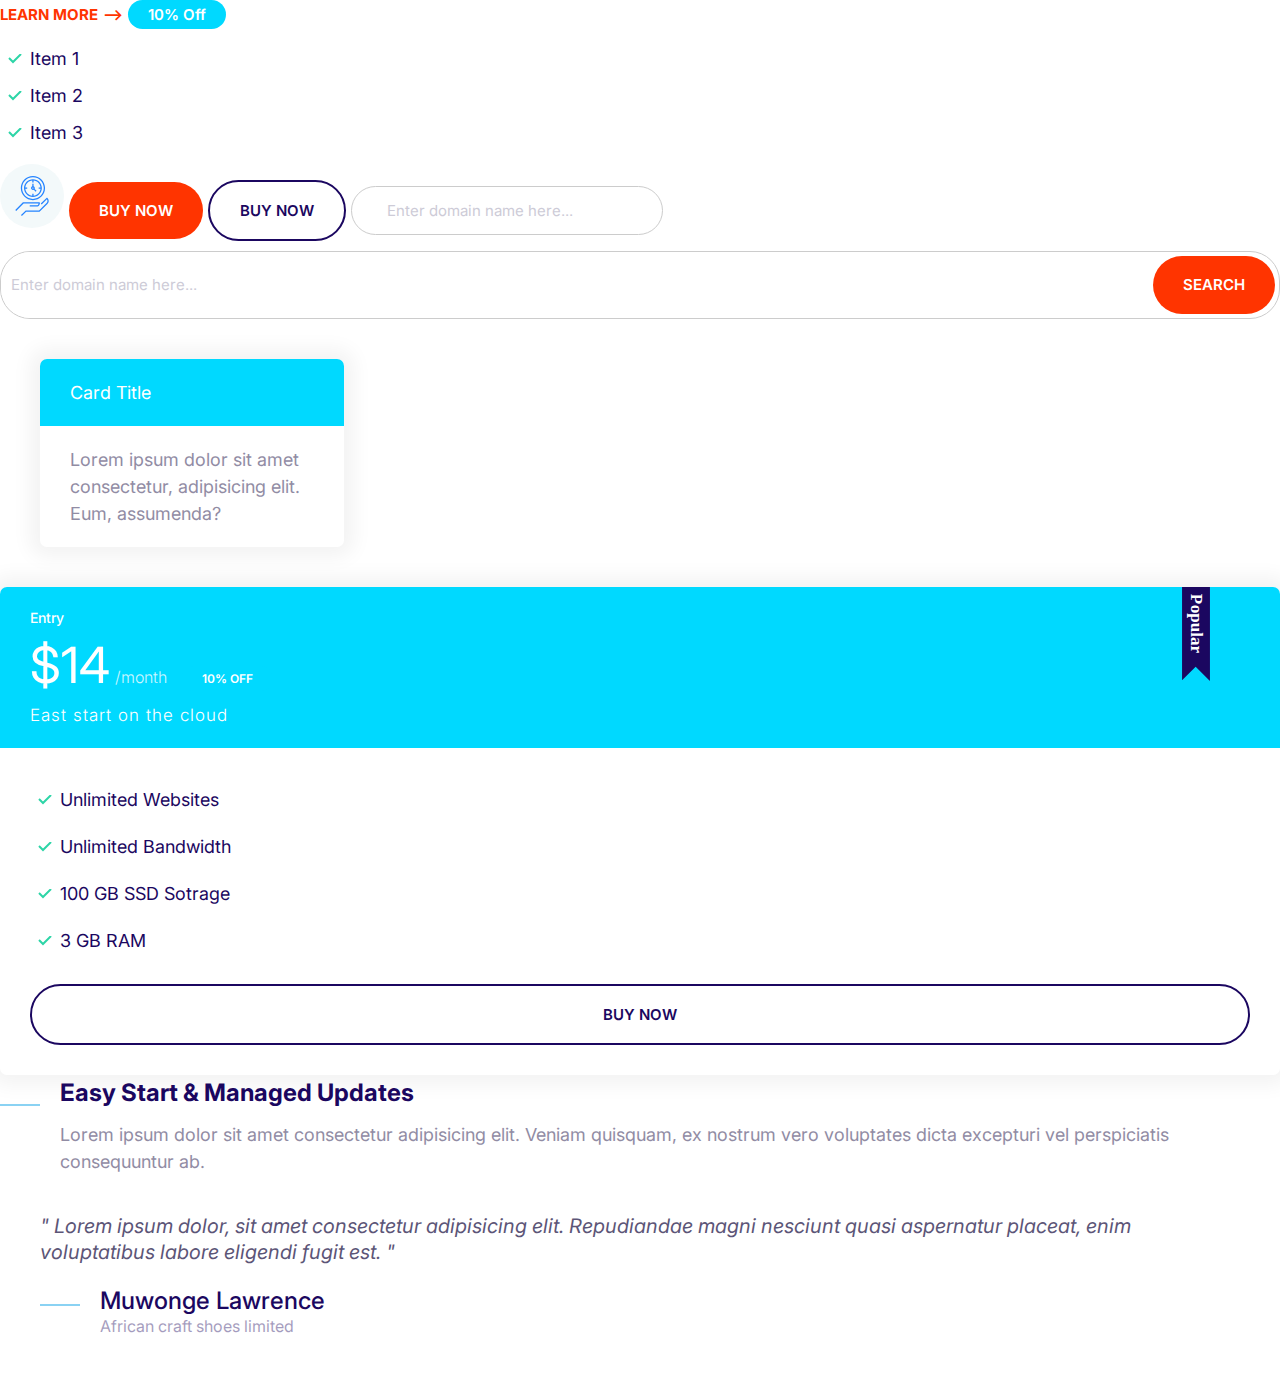
==== index.html @ 653f41ac "Intializing the project and creating some reusable components" ====
<!DOCTYPE html>
<html lang="en">
<head>
    <meta charset="UTF-8">
    <meta http-equiv="X-UA-Compatible" content="IE=edge">
    <meta name="viewport" content="width=device-width, initial-scale=1.0">
    <title>Moshified</title>

    <link rel="preconnect" href="https://fonts.gstatic.com" />
    <link
      href="https://fonts.googleapis.com/css2?family=Inter:wght@400;700&display=swap"
      rel="stylesheet"
    />

    <link rel="stylesheet" href="css/normalize.css">
    <link rel="stylesheet" href="css/styles.css">
</head>
<body>
   <a href="#" class = "link-arrow">Learn More</a>
   <span class="badge badge--secondary">10% Off</span>

   <ul class="list list--tick">
    <li class="list__item">Item 1</li>
    <li class="list__item">Item 2</li>
    <li class="list__item">Item 3</li>
  </ul>

  
  <span class="icon-container">
    <svg class="icon icon--primary">
      <use xlink:href="images/sprite.svg#clock"></use>
  </svg>
</span>

<button class = "btn btn--accent">Buy Now</button>
<button class="btn btn--outline">Buy Now</button>

<input type="text" class="input" placeholder="Enter domain name here..." />


<div class="input-group">
  <input type="text" class="input" placeholder="Enter domain name here..." />
  <button class="btn btn--accent">Search</button>
</div>

<div style="width: 30%; padding: 4rem">
  <div class="card card--secondary">
    <header class="card__header">Card Title</header>
    <div class="card__body">
      Lorem ipsum dolor sit amet consectetur, adipisicing elit. Eum, assumenda?
    </div>
  </div>
</div>

<div class="plan plan--popular">
  <div class="card card--secondary">
    <header class="card__header">
      <h3 class="plan__name">Entry</h3>
      <span class="plan__price">$14</span>
      <span class="plan__billing-cycle">/month</span>
      <span class="badge badge--secondary badge--small">10% OFF</span>
      <span class="plan__description">East start on the cloud</span>
    </header>
    <div class="card__body">
      <ul class="list list--tick">
        <li class="list__item">Unlimited Websites</li>
        <li class="list__item">Unlimited Bandwidth</li>
        <li class="list__item">100 GB SSD Sotrage</li>
        <li class="list__item">3 GB RAM</li>
      </ul>
      <button class="btn btn--outline btn--block">Buy Now</button>
    </div>
  </div>
</div>


<div class="media">
  <div class="media__image">
    <svg class="icon icon--primary">
      <use xlink:href="images/sprite.svg#line"></use>
    </svg>
  </div>
  <div class="media__body">
    <h3 class="media__title">Easy Start & Managed Updates</h3>
    <p>
      Lorem ipsum dolor sit amet consectetur adipisicing elit. Veniam quisquam,
      ex nostrum vero voluptates dicta excepturi vel perspiciatis consequuntur
      ab.
    </p>
  </div>
</div>

<blockquote class = "quote">
  <p class = "quote__text">
    Lorem ipsum dolor, sit amet consectetur adipisicing elit. Repudiandae magni nesciunt quasi 
    aspernatur placeat, enim voluptatibus labore eligendi fugit est.
  </p>
  <footer>
    <div class="media">
      <div class="media__image">
        <svg class="icon icon--primary quote__line">
          <use xlink:href="images/sprite.svg#line"></use>
        </svg>
      </div>
      <div class="media__body">
        <h3 class="media__title quote__author">Muwonge Lawrence</h3>
        <p class = "quote__organization">
          African craft shoes limited
        </p>
      </div>
    </div>
  </footer>
</blockquote>

</body>
</html>
---- css/styles.css ----
:root {
    --color-primary: #2584ff;
    --color-secondary: #00d9ff;
    --color-accent: #ff3400;
    --color-headings: #1b0760;
    --color-body: #918ca4;
    --color-body-darker:#5c5577;
    --color-border: #ccc;
    --border-radius:30px;
  }

  *,
*::after,
*::before {
  box-sizing: border-box;
}

  /* Typograpy */
  html {
    /* 62.5% of 16px = 10px */
    font-size: 62.5%;
  }
  
  body {
    font-family: Inter, Arial, Helvetica, sans-serif;
    font-size: 2.4rem;
    line-height: 1.5;
    color: var(--color-body);
  }
  
  h1,
  h2,
  h3 {
    color: var(--color-headings);
    margin-bottom: 1rem;
  }
  
  h1 {
    font-size: 7rem;
  }
  
  h2 {
    font-size: 4rem;
  }
  
  h3 {
    font-size: 3rem;
  }
  
  p {
    margin-top: 0;
  }
 

  /* links */
  a {
    text-decoration: none;
  }
  
  .link-arrow {
    color: var(--color-accent);
    text-transform: uppercase;
    font-size: 2rem;
    font-weight: bold;
  }
  
  .link-arrow::after {
    content: "-->";
    margin-left: 5px;
    transition: margin 0.15s;
  }
  
  .link-arrow:hover::after {
    margin-left: 10px;
  }

  /* bagdes */
  .badge {
    border-radius: 20px;
    font-size: 2rem;
    font-weight: 600;
    padding: 0.5rem 2rem;
    white-space: nowrap;
  }
  
  .badge--primary {
    background: var(--color-primary);
    color: #fff;
  }
  
  .badge--secondary {
    background: var(--color-secondary);
    color: #fff;
  }
  
  .badge--small {
    font-size: 1.6rem;
  }


  /* lists */
  .list {
    list-style: none;
    padding-left: 0;
    color: var(--color-headings);
  }
  
  .list--inline .list__item {
    display: inline-block;
    margin-right: 2rem;
  }
  
  .list--tick {
    list-style-image: url(../images/tick.svg);
    padding-left: 3rem;
  }
  
  .list--tick .list__item {
    padding-left: 0.5rem;
    margin-bottom: 1rem;
  }
  
  /* Icons */
  .icon {
    width: 40px;
    height: 40px;
  }
  
  .icon--primary {
    fill: var(--color-primary);
  }
  
  .icon-container {
    background: #f3f9fa;
    width: 64px;
    height: 64px;
    border-radius: 100%;
    display: inline-flex;
    justify-content: center;
    align-items: center;
  }


  /* buttons */
  .btn {
    border-radius: 40px;
    border: 0;
    cursor: pointer;
    font-size: 1.8rem;
    font-weight: 600;
    margin: 1rem 0;
    padding: 2rem 3rem;
    text-align: center;
    text-transform: uppercase;
    white-space: nowrap;
  }
  
  .btn--primary {
    background: var(--color-primary);
    color: #fff;
  }
  
  .btn--primary:hover {
    background: #3a8ffd;
  }
  
  .btn--secondary {
    background: var(--color-secondary);
    color: #fff;
  }
  
  .btn--secondary:hover {
    background: #05cdf0;
  }
  
  .btn--accent {
    background: var(--color-accent);
    color: #fff;
  }
  
  .btn--accent:hover {
    background: #ec3000;
  }
  
  .btn--outline {
    background: #fff;
    color: var(--color-headings);
    border: 2px solid var(--color-headings);
  }
  
  .btn--outline:hover {
    background: var(--color-headings);
    color: #fff;
  }
  
  .btn--block {
    width: 100%;
    display: inline-block;
  }

  /* inputs */
  .input {
    border-radius: var(--border-radius);
    border: 1px solid var(--color-border);
    color: var(--color-headings);
    font-size: 2rem;
    outline: 0;
    padding: 1.5rem 3.5rem;
  }
  
  ::placeholder {
    color: #cdcbd7;
  }
  
  @media screen and (min-width: 1024px) {
    .input {
      font-size: 1.5rem;
    }
  }

  /* input group */

  .input-group {
    border: 1px solid var(--color-border);
    border-radius: var(--border-radius);
    display: flex;
  }
  
  .input-group .input {
    border: 0;
    flex-grow: 1;
    padding: 1.5rem 1rem;
  }
  
  .input-group .btn {
    margin: 4px;
  }


/* Cards */
.card {
  border-radius: 7px;
  box-shadow: 0 0 20px 10px #f3f3f3;
  overflow: hidden;
}

.card__header,
.card__body {
  padding: 2rem 3rem;
}

.card--primary .card__header {
  background: var(--color-primary);
  color: #fff;
}

.card--secondary .card__header {
  background: var(--color-secondary);
  color: #fff;
}

/* plans */
.plan__name {
  color: #fff;
  margin: 0;
  font-weight: 500;
  font-size: 2.4rem;
}

.plan__price {
  font-size: 6rem;
}

.plan__billing-cycle {
  font-size: 2.4rem;
  font-weight: 300;
  opacity: 0.8;
  margin-right: 1rem;
}

.plan__description {
  font-size: 2rem;
  font-weight: 300;
  letter-spacing: 1px;
  display: block;
}

.plan .list__item {
  margin-bottom: 2rem;
}

.plan--popular .card__header {
  position: relative;
}

.plan--popular .card__header::before {
  content: url(../images/popular.svg);
  width: 40px;
  display: inline-block;
  position: absolute;
  top: -6px;
  right: 5%;
}


/* Media */
.media {
  display: flex;
}

.media__title {
  margin-top: 0;
}

.media__body {
  margin: 0 2rem;
}

.media__image {
  margin-top: 1rem;
}

/* quotes */
.quote{
  font-size: 3rem;
  font-style: italic;
  color: var(--color-body-darker);
  line-height: 1.3;
}

.quote__text::before {
  content: '"';

}

.quote__text::after {
  content: '"';

}
.quote__author {
  font-size: 3rem;
  font-weight: 500;
  font-style: normal;
  margin-bottom: 0;
}

.quote__organization{
color:var(--color-headings);
opacity:.4;
font-size: 2rem;
font-style: normal;
}

.quote__line {
  position:relative;
  bottom: 10px;

}


/* Grids */
.grid {
  display: grid;
}

@media screen and (min-width: 768px) {
  .grid--1x2 {
    grid-template-columns: repeat(2, 1fr);
  }
}

@media screen and (min-width: 1024px) {
  .grid--1x3 {
    grid-template-columns: repeat(3, 1fr);
  }
}
  
 
 



/* media queries  or styling for larger screens */
/*  for links */
   @media screen and (min-width: 1024px) {
    .link-arrow {
      font-size: 1.5rem;
    }
  }
/* for badges */
  @media screen and (min-width: 1024px) {
    .badge {
      font-size: 1.5rem;
    }
  
    .badge--small {
      font-size: 1.2rem;
    }
  }

  /* for lists */
  @media screen and (min-width: 1024px) {
    .list--tick .list__item {
      padding-left: 0;
    }
  }

  /* for buttons */
  @media screen and (min-width: 1024px) {
    .btn {
      font-size: 1.5rem;
    }
  }

  @media screen and (min-width: 1024px) {
    body {
      font-size: 1.8rem;
    }
  
    h1 {
      font-size: 8rem;
    }
  
    h2 {
      font-size: 4rem;
    }
  
    h3 {
      font-size: 2.4rem;
    }
  }
  
  /* for plans */
  @media screen and (min-width: 1024px) {
    .plan__name {
      font-size: 1.4rem;
    }
  
    .plan__price {
      font-size: 5rem;
    }
  
    .plan__billing-cycle {
      font-size: 1.6rem;
    }
  
    .plan__description {
      font-size: 1.7rem;
    }
  }

  /* for quotes */
  @media screen and (min-width: 1024px) {
    .quote {
      font-size: 2rem;
    }

    .quote__author{
      font-size: 2.4rem;
    }

    .quote__organization{
      font-size: 1.6rem;
    }
  }
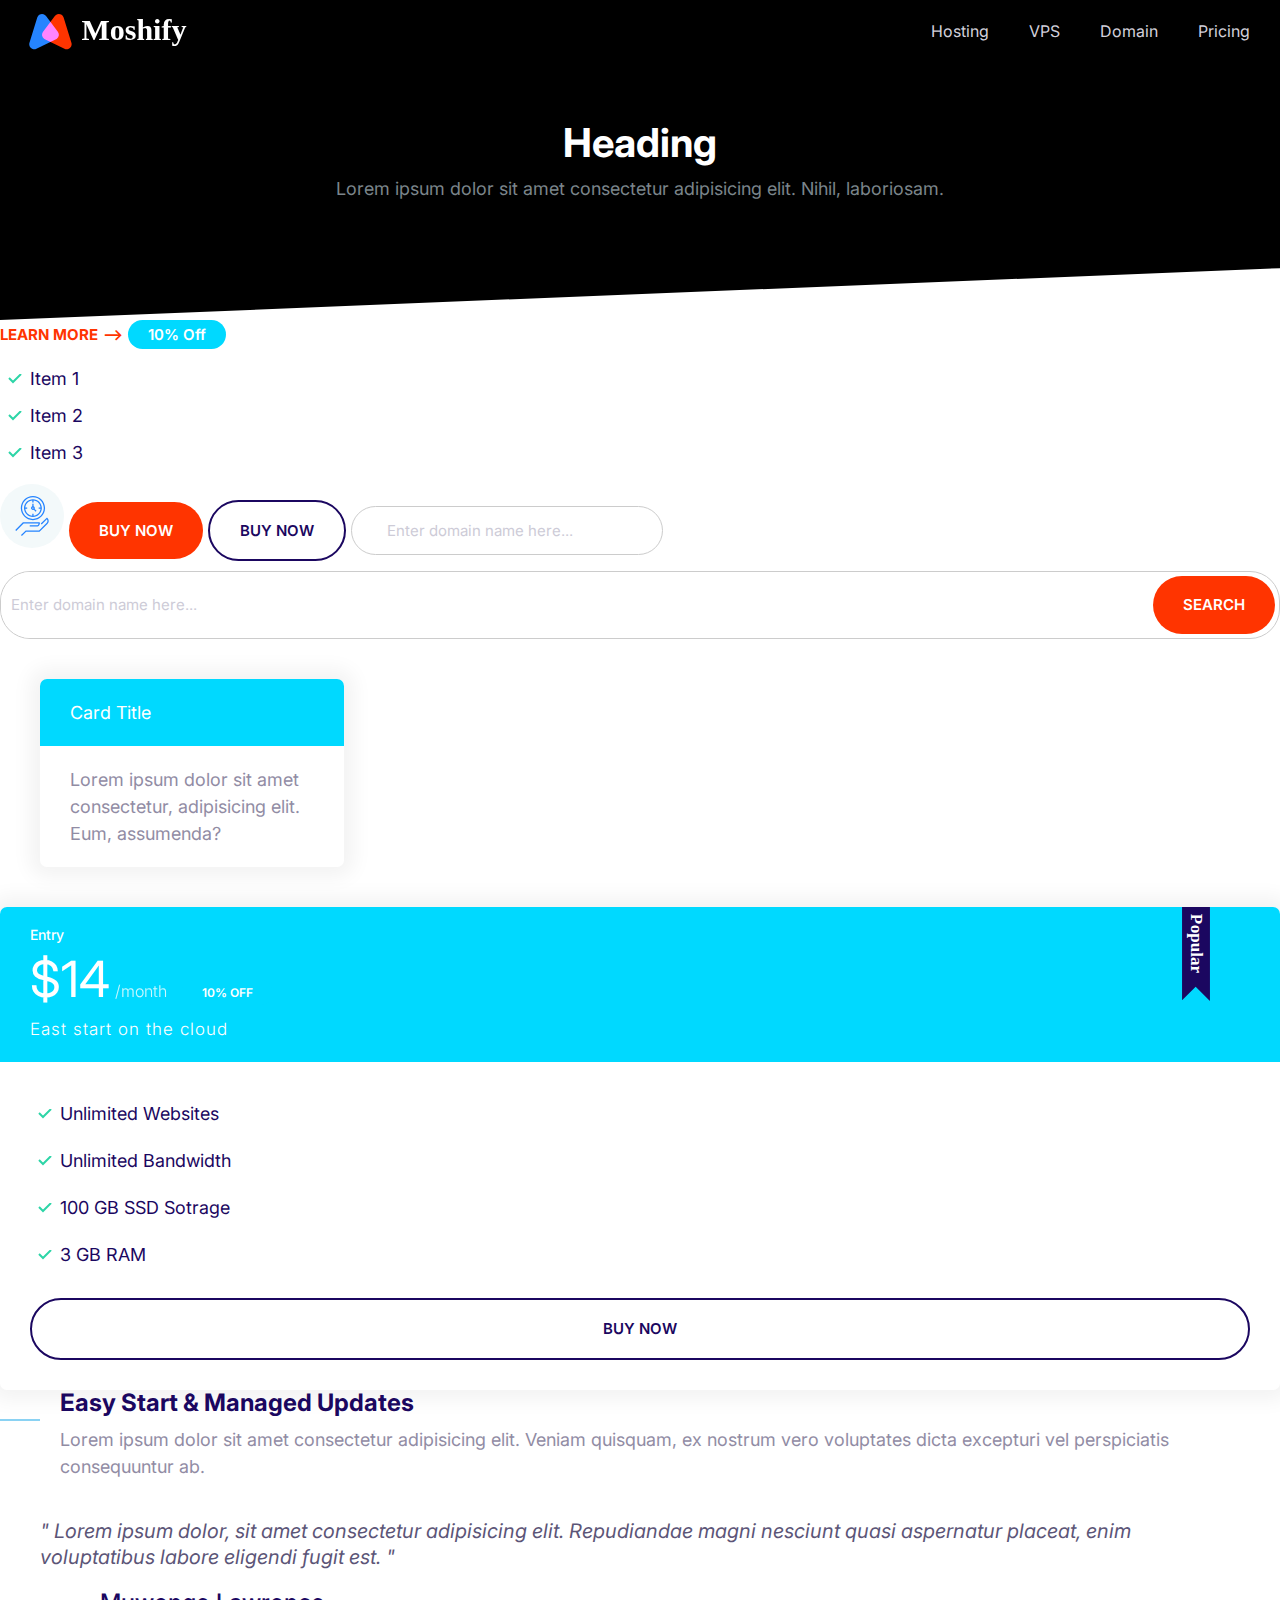
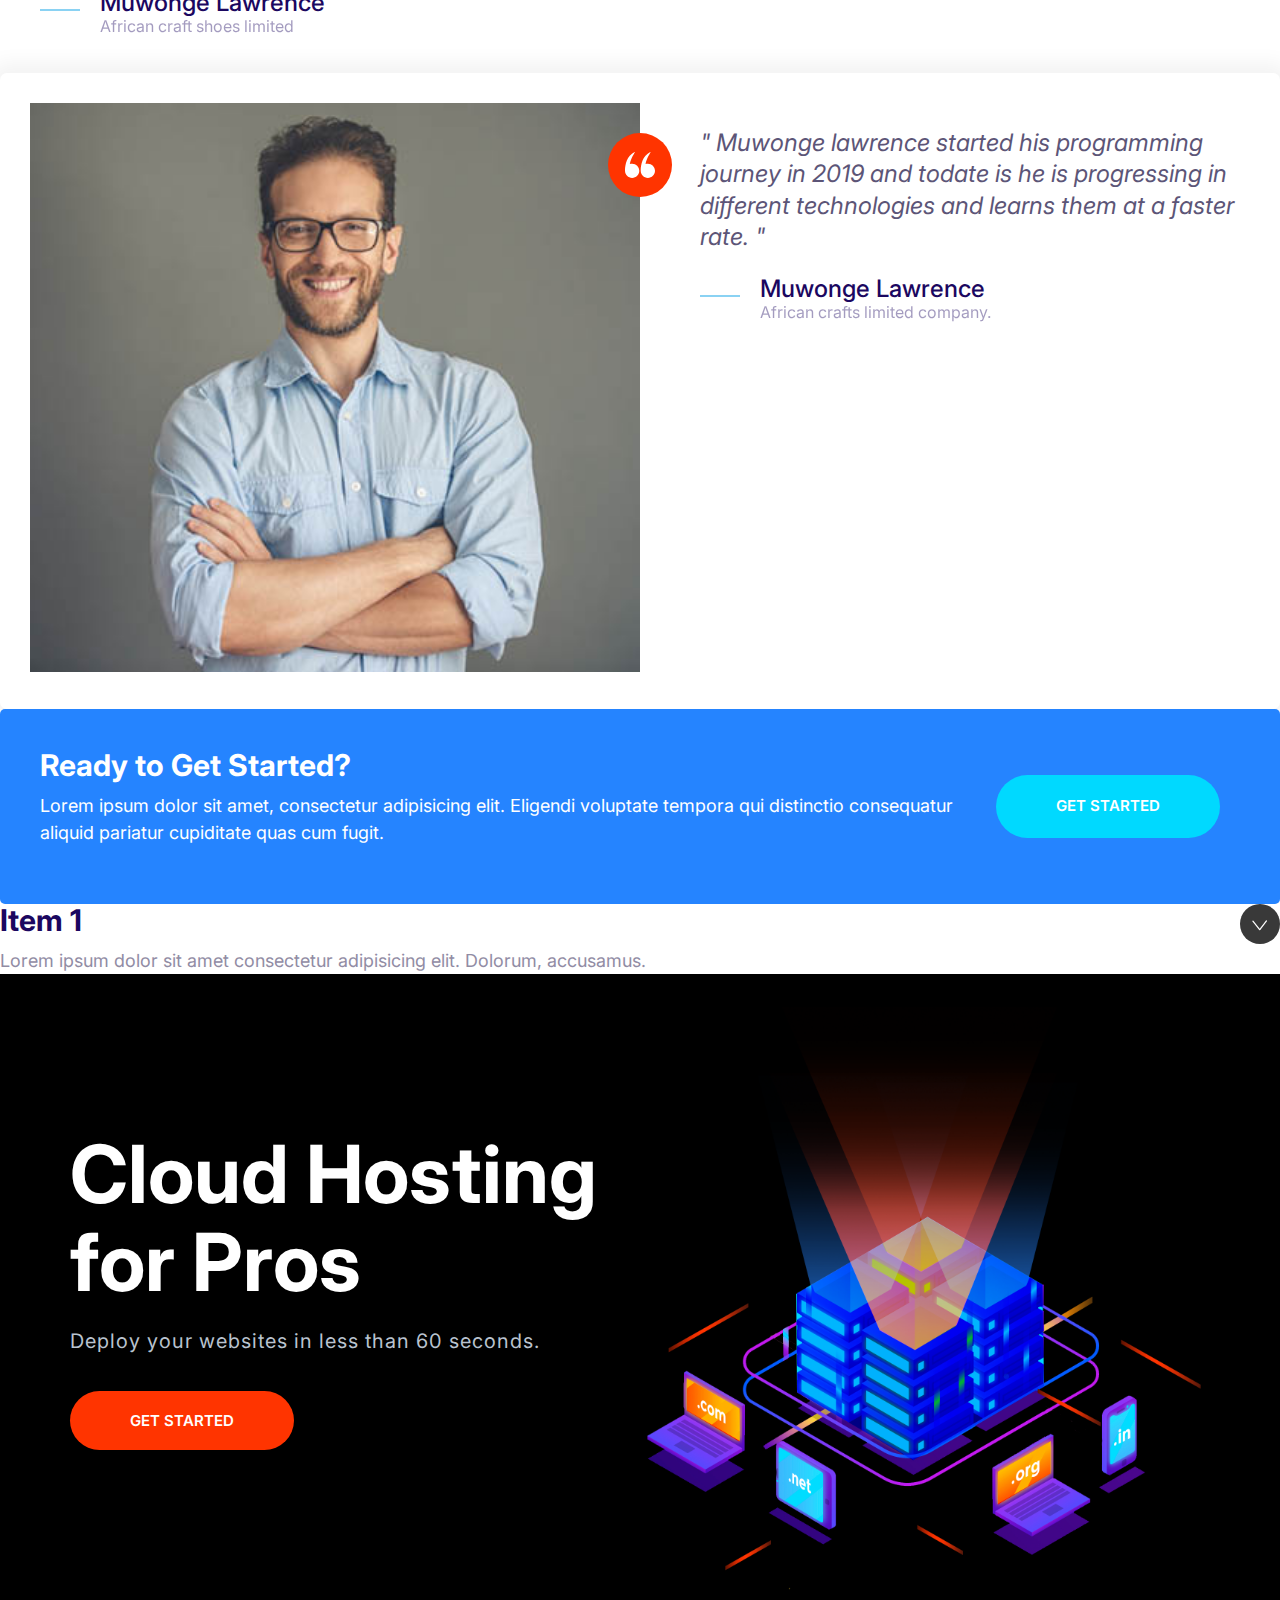
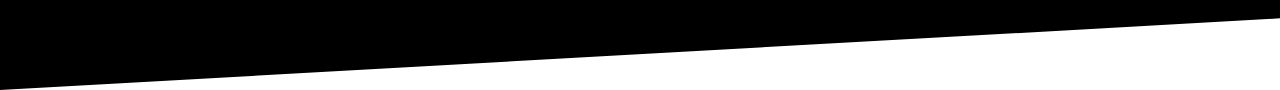
==== commit 18e5daf0: "Addition of other html components to the build" ====
--- a/index.html
+++ b/index.html
@@ -16,6 +16,33 @@
     <link rel="stylesheet" href="css/styles.css">
 </head>
 <body>
+
+
+  <nav class="nav collapsible">
+    <a class="nav__brand" href="/"><img src="images/logo.svg" alt="" /></a>
+    <svg class="icon icon--white nav__toggler">
+      <use xlink:href="images/sprite.svg#menu"></use>
+    </svg>
+    <ul class="list nav__list collapsible__content">
+      <li class="nav__item"><a href="#">Hosting</a></li>
+      <li class="nav__item"><a href="#">VPS</a></li>
+      <li class="nav__item"><a href="#">Domain</a></li>
+      <li class="nav__item"><a href="#">Pricing</a></li>
+    </ul>
+  </nav>
+
+
+  <section class="block block--dark block--skewed-left">
+    <header class="block__header">
+      <h2 class="block__heading">Heading</h2>
+      <p>
+        Lorem ipsum dolor sit amet consectetur adipisicing elit. Nihil,
+        laboriosam.
+      </p>
+    </header>
+  </section>
+
+
    <a href="#" class = "link-arrow">Learn More</a>
    <span class="badge badge--secondary">10% Off</span>
 
@@ -112,5 +139,85 @@
   </footer>
 </blockquote>
 
+<div class="card testimonial">
+  <div class="grid grid--1x2">
+    <div class="testimonial__image">
+      <img src="images/testimonial.jpg" alt="A happy, smiling customer" />
+      <span class="icon-container icon-container--accent">
+        <svg class="icon icon--white icon--small">
+          <use xlink:href="images/sprite.svg#quotes"></use>
+        </svg>
+      </span>
+    </div>
+
+    <blockquote class="quote">
+      <p class="quote__text">
+        Muwonge lawrence started his programming journey in 2019 and todate is 
+        he is progressing in different technologies and learns them at a faster rate.
+      </p>
+      <footer>
+        <div class="media">
+          <div class="media__image">
+            <svg class="icon icon--primary quote__line">
+              <use xlink:href="images/sprite.svg#line"></use>
+            </svg>
+          </div>
+          <div class="media__body">
+            <h3 class="media__title quote__author">Muwonge Lawrence</h3>
+            <p class="quote__organization">African crafts limited company.</p>
+          </div>
+        </div>
+      </footer>
+    </blockquote>
+
+  </div>
+</div>
+
+
+<div class="callout callout--primary">
+  <div class="grid grid--1x2">
+    <div class="callout__content">
+      <h2 class="callout__heading">Ready to Get Started?</h2>
+      <p>
+        Lorem ipsum dolor sit amet, consectetur adipisicing elit. Eligendi
+        voluptate tempora qui distinctio consequatur aliquid pariatur cupiditate
+        quas cum fugit.
+      </p>
+    </div>
+    <a href="#" class="btn btn--secondary btn--stretched">Get Started</a>
+  </div>
+</div>
+
+<div class="collapsible collapsible--expanded">
+  <header class="collapsible__header">
+    <h2 class="collapsible__heading">Item 1</h2>
+    <!-- <svg class="icon icon--white collapsible__chevron">
+      <use xlink:href="images/chevron.svg"></use>
+    </svg> -->
+    <embed src="images/chevron.svg" class="icon icon--white collapsible__chevron"/>
+  </header>
+  <div class="collapsible__content">
+    Lorem ipsum dolor sit amet consectetur adipisicing elit. Dolorum, accusamus.
+  </div>
+</div>
+
+
+<section class="block block--dark block--skewed-left hero">
+  <div class="container grid grid--1x2">
+    <header class="block__header hero__content">
+      <h1 class="block__heading">Cloud Hosting for Pros</h1>
+      <p class="hero__tagline">
+        Deploy your websites in less than 60 seconds.
+      </p>
+      <a href="" class="btn btn--accent btn--stretched">Get Started</a>
+    </header>
+    <img class="hero__image" src="images/banner.png" alt="" />
+  </div>
+</section>
+
+
+
+<script src="js/main.js"></script>
+
 </body>
 </html>--- a/css/styles.css
+++ b/css/styles.css
@@ -33,6 +33,7 @@
   h3 {
     color: var(--color-headings);
     margin-bottom: 1rem;
+    line-height: 1.1;
   }
   
   h1 {
@@ -125,9 +126,19 @@
     width: 40px;
     height: 40px;
   }
+
+
+.icon--small {
+  width: 30px;
+  height: 30px;
+}
   
   .icon--primary {
     fill: var(--color-primary);
+  }
+
+  .icon--white {
+    fill: #fff;
   }
   
   .icon-container {
@@ -138,6 +149,10 @@
     display: inline-flex;
     justify-content: center;
     align-items: center;
+  }
+
+  .icon-container--accent {
+    background: var(--color-accent);
   }
 
 
@@ -163,6 +178,11 @@
   .btn--primary:hover {
     background: #3a8ffd;
   }
+
+  .btn--stretched {
+    padding-left: 6rem;
+    padding-right: 6rem;
+  }
   
   .btn--secondary {
     background: var(--color-secondary);
@@ -374,6 +394,248 @@
     grid-template-columns: repeat(3, 1fr);
   }
 }
+
+
+/* Testimonials */
+.testimonial {
+  padding: 3rem;
+}
+
+.testimonial__image {
+  position: relative;
+  margin: 0 3rem;
+}
+
+.testimonial__image > img {
+  width: 100%;
+}
+
+.testimonial__image > .icon-container {
+  position: absolute;
+  top: 3rem;
+  right: -32px;
+}
+
+@media screen and (min-width: 768px) {
+  .testimonial__image {
+    margin: 0;
+  }
+
+  .testimonial .quote,
+  .testimonial .quote__author {
+    font-size: 2.4rem;
+  }
+
+  .testimonial .quote {
+    margin-left: 6rem;
+    margin-right: 0;
+  }
+}
+
+
+/* Callouts */
+.callout {
+  padding: 4rem;
+  border-radius: 5px;
+}
+
+.callout--primary {
+  background: var(--color-primary);
+  color: #fff;
+}
+
+.callout__heading {
+  color: #fff;
+  margin-top: 0;
+  font-size: 3rem;
+}
+
+.callout .btn {
+  justify-self: center;
+  align-self: center;
+}
+
+.callout__content {
+  text-align: center;
+}
+
+@media screen and (min-width: 768px) {
+  .callout .grid--1x2 {
+    grid-template-columns: 1fr auto;
+  }
+
+  .callout__content {
+    text-align: left;
+  }
+
+  .callout .btn {
+    justify-self: start;
+    margin: 0 2rem;
+  }
+}
+
+
+/* Collapsibles */
+.collapsible__header {
+  display: flex;
+  justify-content: space-between;
+}
+
+.collapsible__heading {
+  margin-top: 0;
+  font-size: 3rem;
+}
+
+.collapsible__chevron {
+  transform: rotate(-90deg);
+  transition: transform 0.3s;
+}
+
+.collapsible__content {
+  max-height: 0;
+  overflow: hidden;
+  opacity: 0;
+  transition: all 0.3s;
+}
+
+.collapsible--expanded .collapsible__chevron {
+  transform: rotate(0);
+}
+
+.collapsible--expanded .collapsible__content {
+  max-height: 100vh;
+  opacity: 1;
+}
+
+/* Blocks */
+.block {
+  --padding-vertical: 6rem;
+  padding: var(--padding-vertical) 2rem;
+}
+
+.block__header {
+  text-align: center;
+}
+
+.block__heading {
+  margin-top: 0;
+}
+
+.block--dark {
+  background: #000;
+  color: #7b858b;
+}
+
+.block--dark .block__heading {
+  color: #fff;
+}
+
+.block--skewed-right {
+  padding-bottom: calc(var(--padding-vertical) + 4rem);
+  clip-path: polygon(0% 0%, 100% 0%, 100% 100%, 0% 80%);
+}
+
+.block--skewed-left {
+  padding-bottom: calc(var(--padding-vertical) + 4rem);
+  clip-path: polygon(0% 0%, 100% 0%, 100% 80%, 0% 100%);
+}
+
+.container {
+  max-width: 1140px;
+  margin: 0 auto;
+}
+
+
+/* Navigation Bar */
+.nav {
+  background: #000;
+  display: flex;
+  justify-content: space-between;
+  flex-wrap: wrap;
+  padding: 0 1rem;
+  align-items: center;
+}
+
+.nav__list {
+  width: 100%;
+  margin: 0;
+}
+
+.nav__item {
+  padding: 0.5rem 2rem;
+  border-bottom: 1px solid #222;
+}
+
+.nav__item > a {
+  color: #d2d0db;
+  transition: color 0.3s;
+}
+
+.nav__item > a:hover {
+  color: #fff;
+}
+
+.nav__toggler {
+  opacity: 0.5;
+  transition: box-shadow 0.15s;
+  cursor: pointer;
+}
+
+.nav.collapsible--expanded .nav__toggler {
+  opacity: 1;
+  box-shadow: 0 0 0 3px #666;
+  border-radius: 5px;
+}
+
+.nav__brand {
+  transform: translateY(5px);
+}
+
+@media screen and (min-width: 768px) {
+  .nav__toggler {
+    display: none;
+  }
+
+  .nav__list {
+    width: auto;
+    display: flex;
+    font-size: 1.6rem;
+    max-height: 100%;
+    opacity: 1;
+  }
+
+  .nav__item {
+    border: 0;
+  }
+}
+
+
+/* Hero */
+.hero {
+  clip-path: polygon(0% 0%, 100% 0%, 100% 90%, 0% 100%);
+}
+
+.hero__tagline {
+  font-size: 2rem;
+  color: #b9c3cf;
+  letter-spacing: 1px;
+  margin: 2rem 0 5rem;
+}
+
+.hero__image {
+  width: 100%;
+}
+
+@media screen and (min-width: 768px) {
+  .hero {
+    padding-top: 0;
+  }
+
+  .hero__content {
+    text-align: left;
+    align-self: center;
+  }
+}
   
  
  
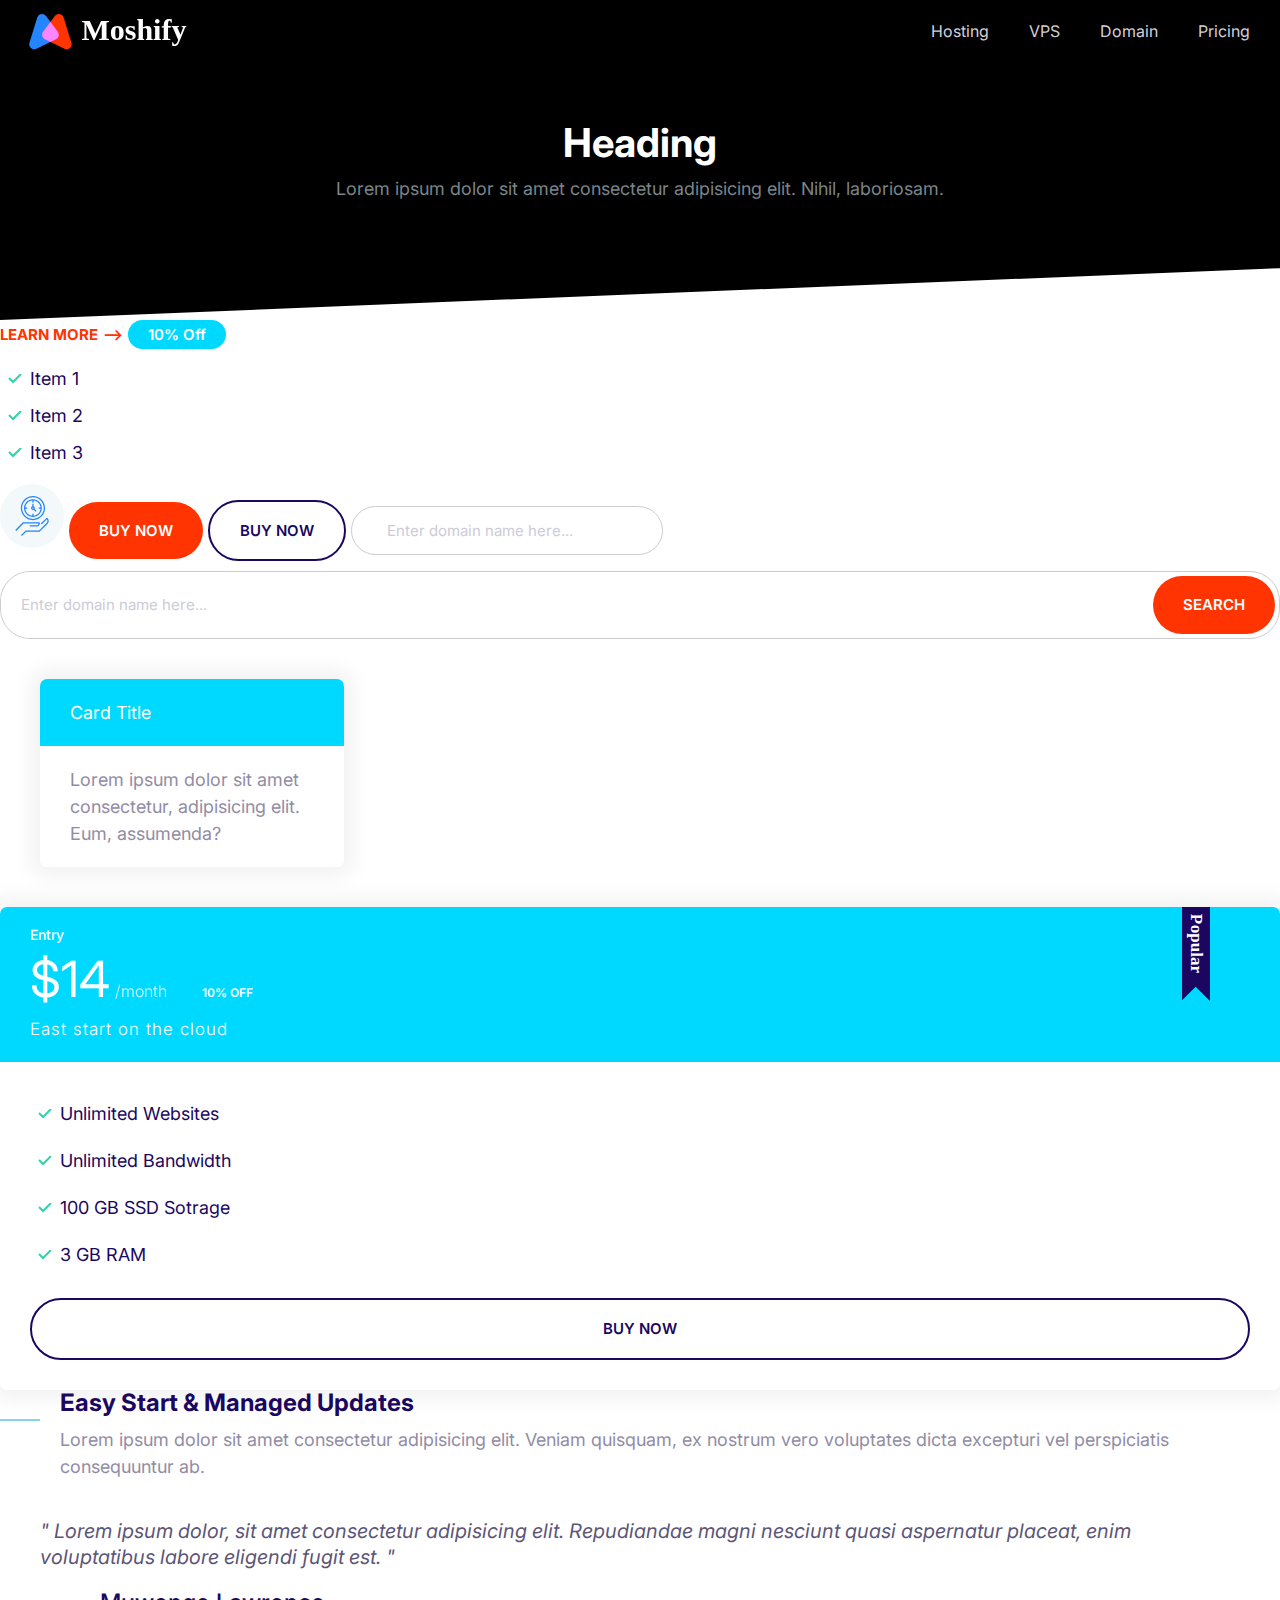
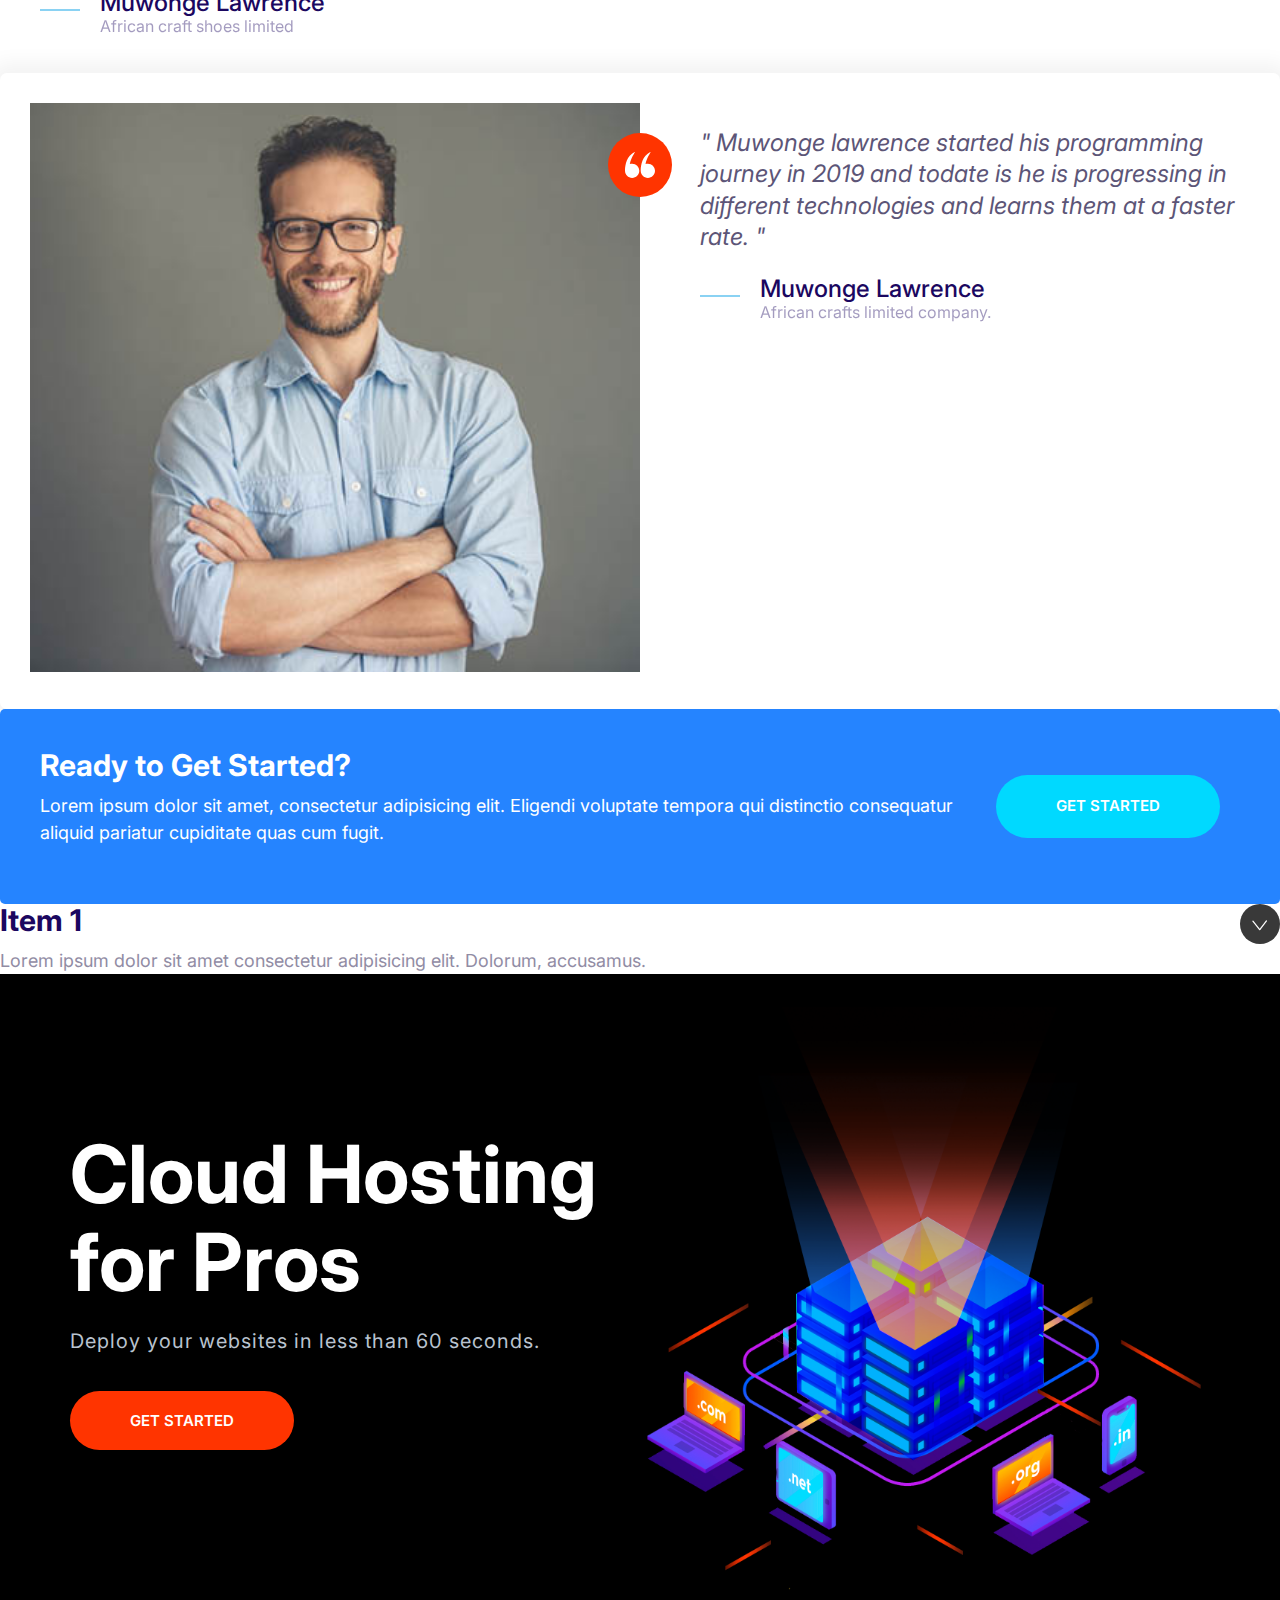
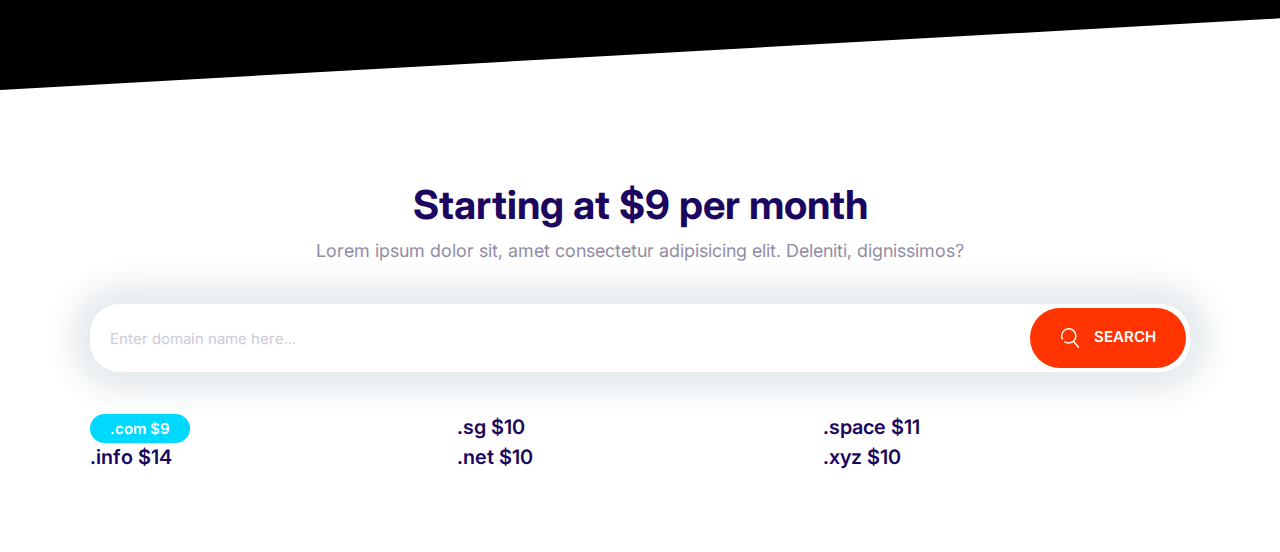
==== commit 02f23ca2: "addition of domains section" ====
--- a/index.html
+++ b/index.html
@@ -215,6 +215,35 @@
   </div>
 </section>
 
+<section class="block container block-domain">
+  <header class="block__header">
+    <h2>Starting  at $9 per month</h2>
+    <p>Lorem ipsum dolor sit, amet consectetur adipisicing elit. Deleniti, dignissimos?</p>
+  </header>
+
+  <div class="input-group">
+    <input type="text" class="input" placeholder="Enter domain name here..." />
+    <button class="btn btn--accent">
+
+      <svg class="icon icon--white">
+        <use xlink:href="images/sprite.svg#search"></use>
+      </svg>
+
+      Search
+    </button>
+  </div>
+
+  <ul class="list block-domain__prices">
+    <li><span class = "badge  badge--secondary">.com $9</span></li>
+    <li>.sg $10</li>
+    <li>.space $11</li>
+    <li>.info $14</li>
+    <li>.net $10</li>
+    <li>.xyz $10</li>
+  </ul>
+
+</section>
+
 
 
 <script src="js/main.js"></script>
--- a/css/styles.css
+++ b/css/styles.css
@@ -169,6 +169,13 @@
     text-transform: uppercase;
     white-space: nowrap;
   }
+
+  .btn .icon {
+    width:2rem;
+    height: 2rem;
+    margin-right: 1rem;
+    vertical-align: middle;
+  }
   
   .btn--primary {
     background: var(--color-primary);
@@ -249,7 +256,7 @@
   .input-group .input {
     border: 0;
     flex-grow: 1;
-    padding: 1.5rem 1rem;
+    padding: 1.5rem 2rem;
   }
   
   .input-group .btn {
@@ -637,8 +644,22 @@
   }
 }
   
+
+/* Domain Block */
+.block-domain .input-group {
+   box-shadow: 0 0 30px 20px #e6ebee;
+   border:0;
+   margin: 4rem 0;
+
+}
  
- 
+ .block-domain__prices{
+    display:grid;
+    grid-template-columns: repeat(3 ,1fr);
+    grid-template-rows: repeat(2 ,1fr);
+    font-size: 2rem;
+    font-weight: 600;
+ }
 
 
 
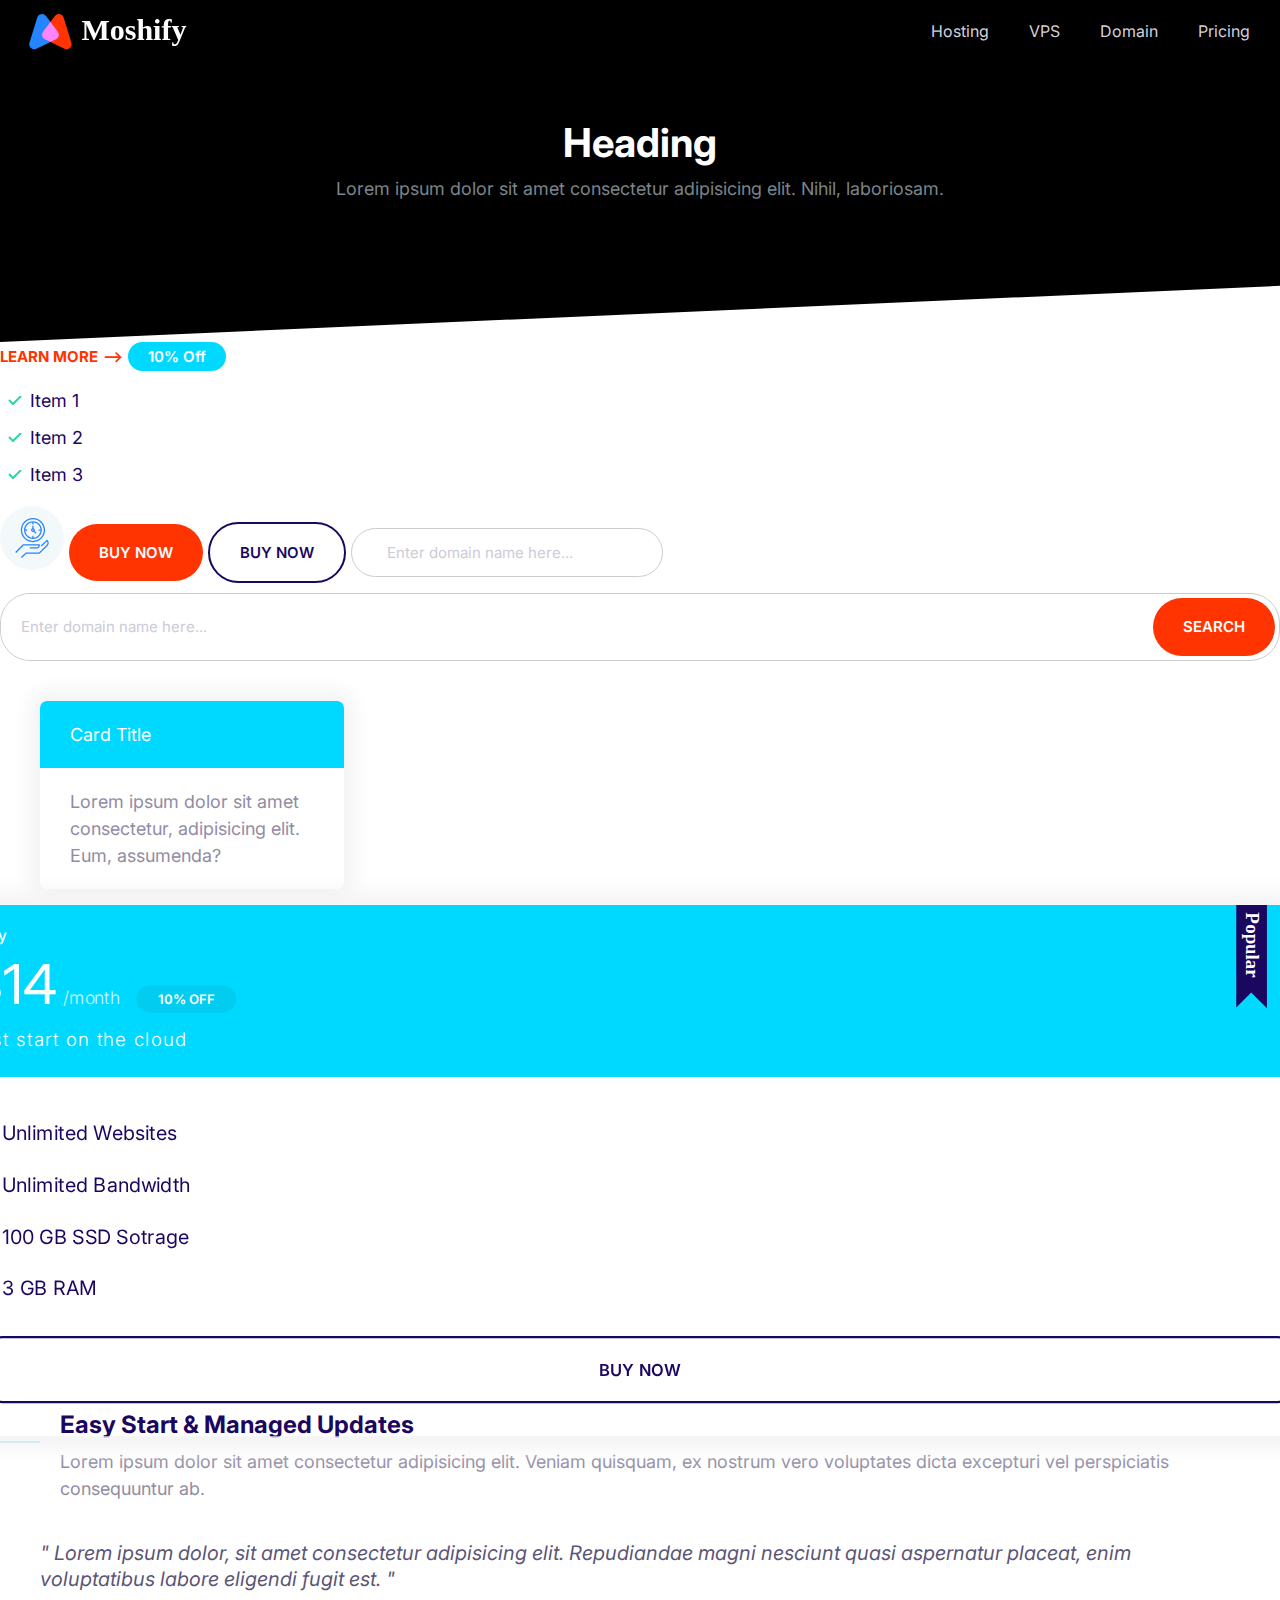
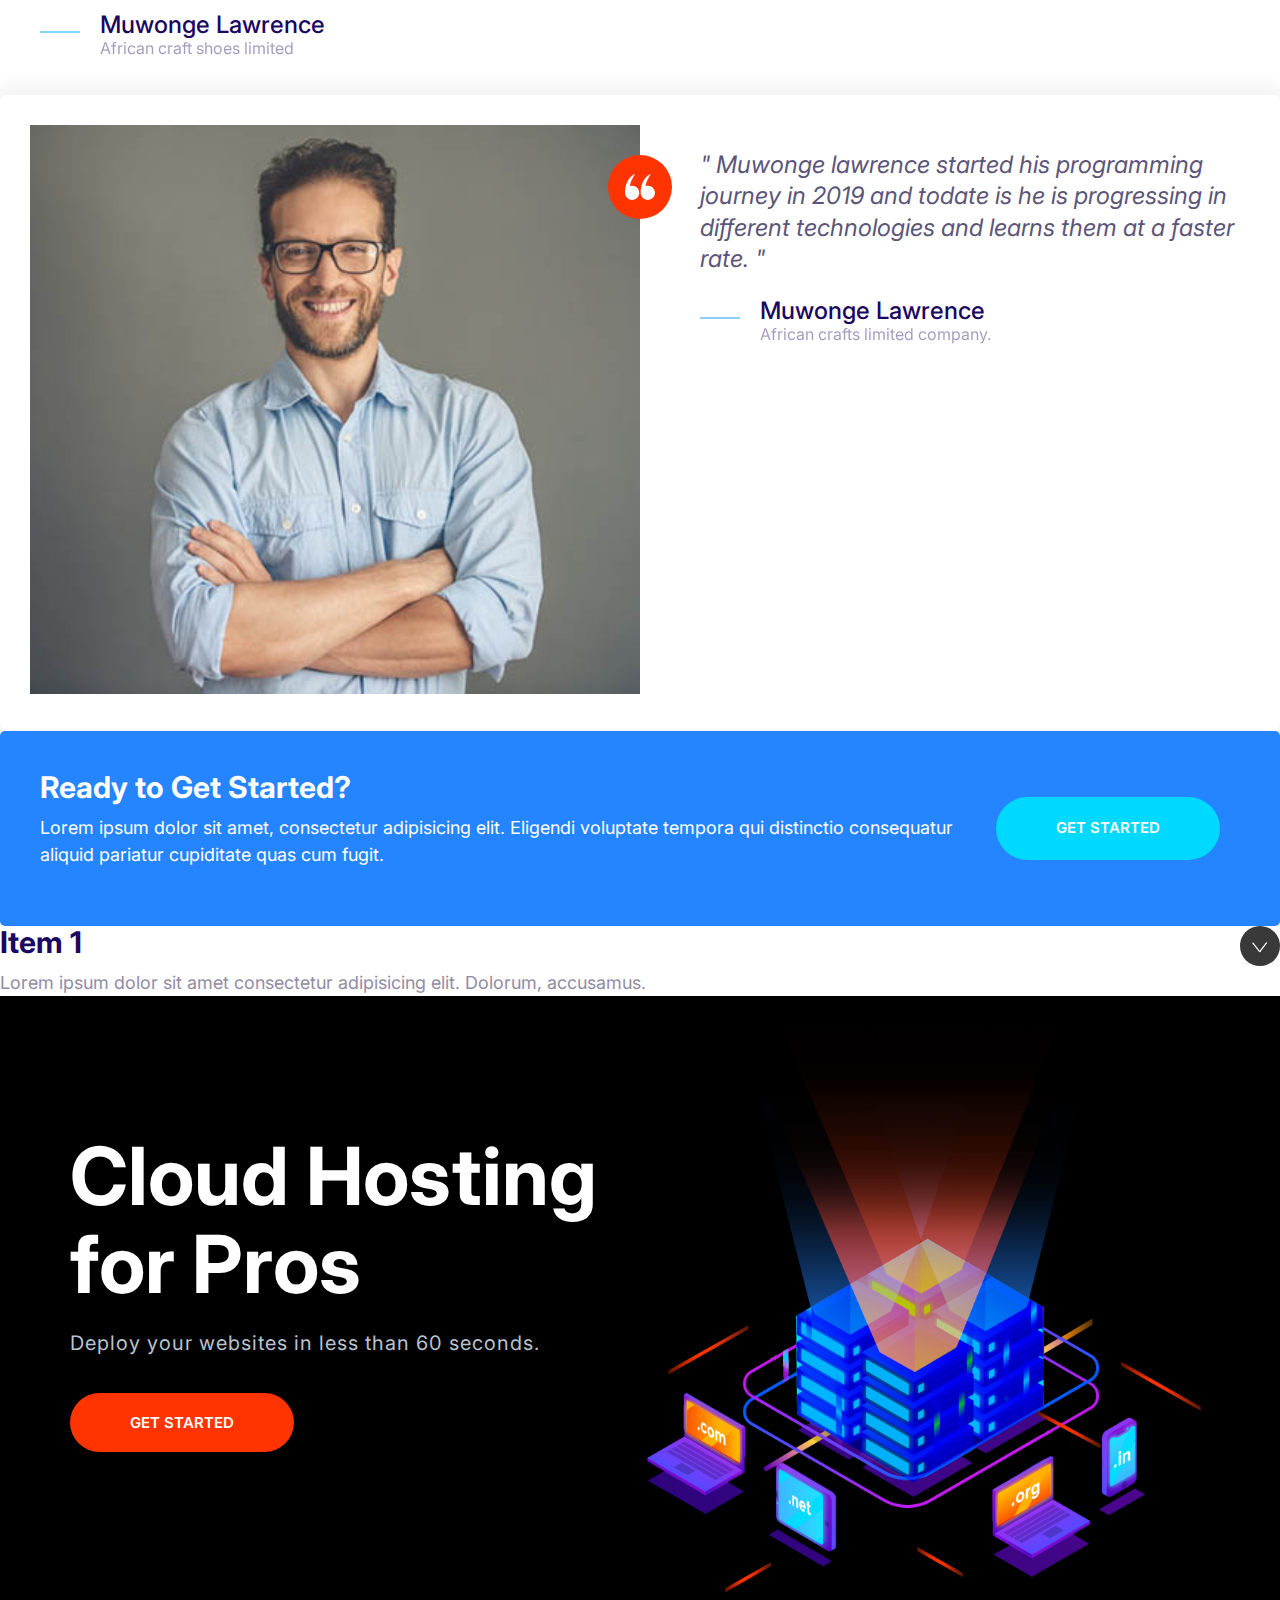
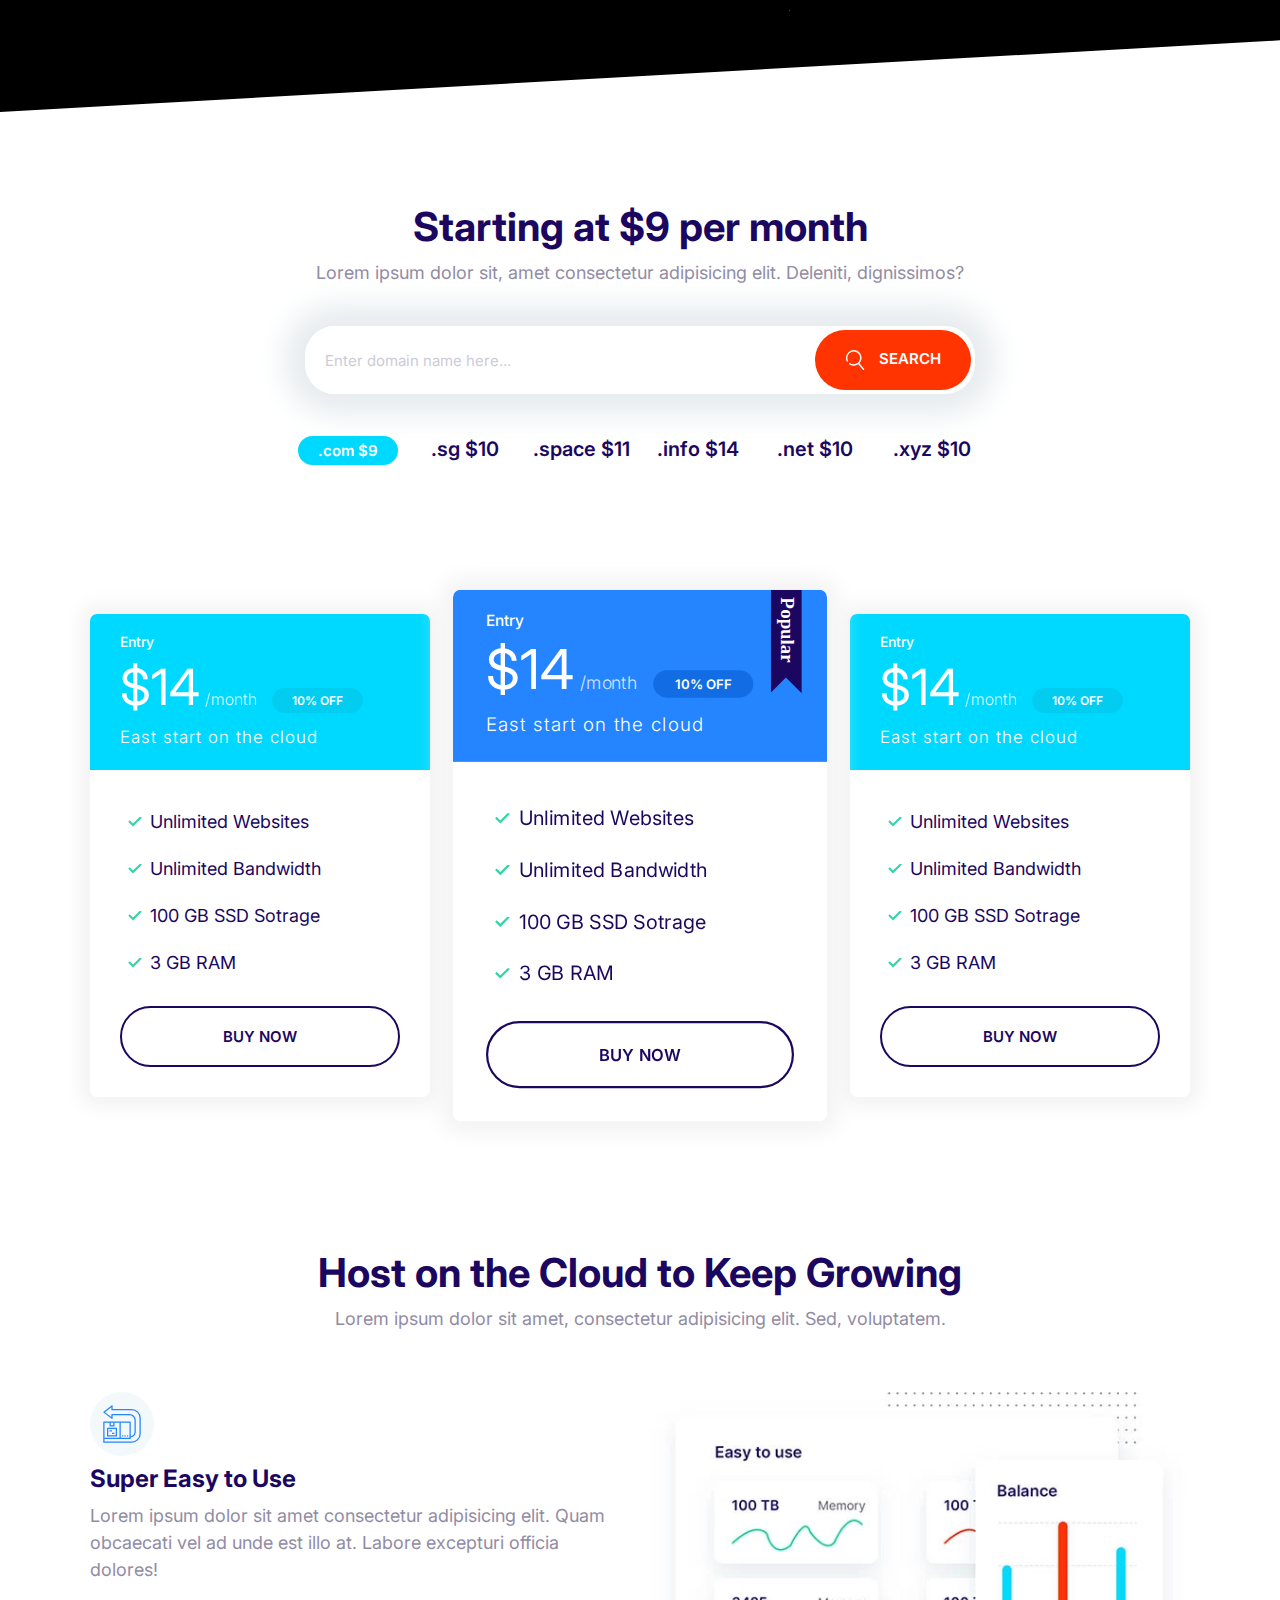
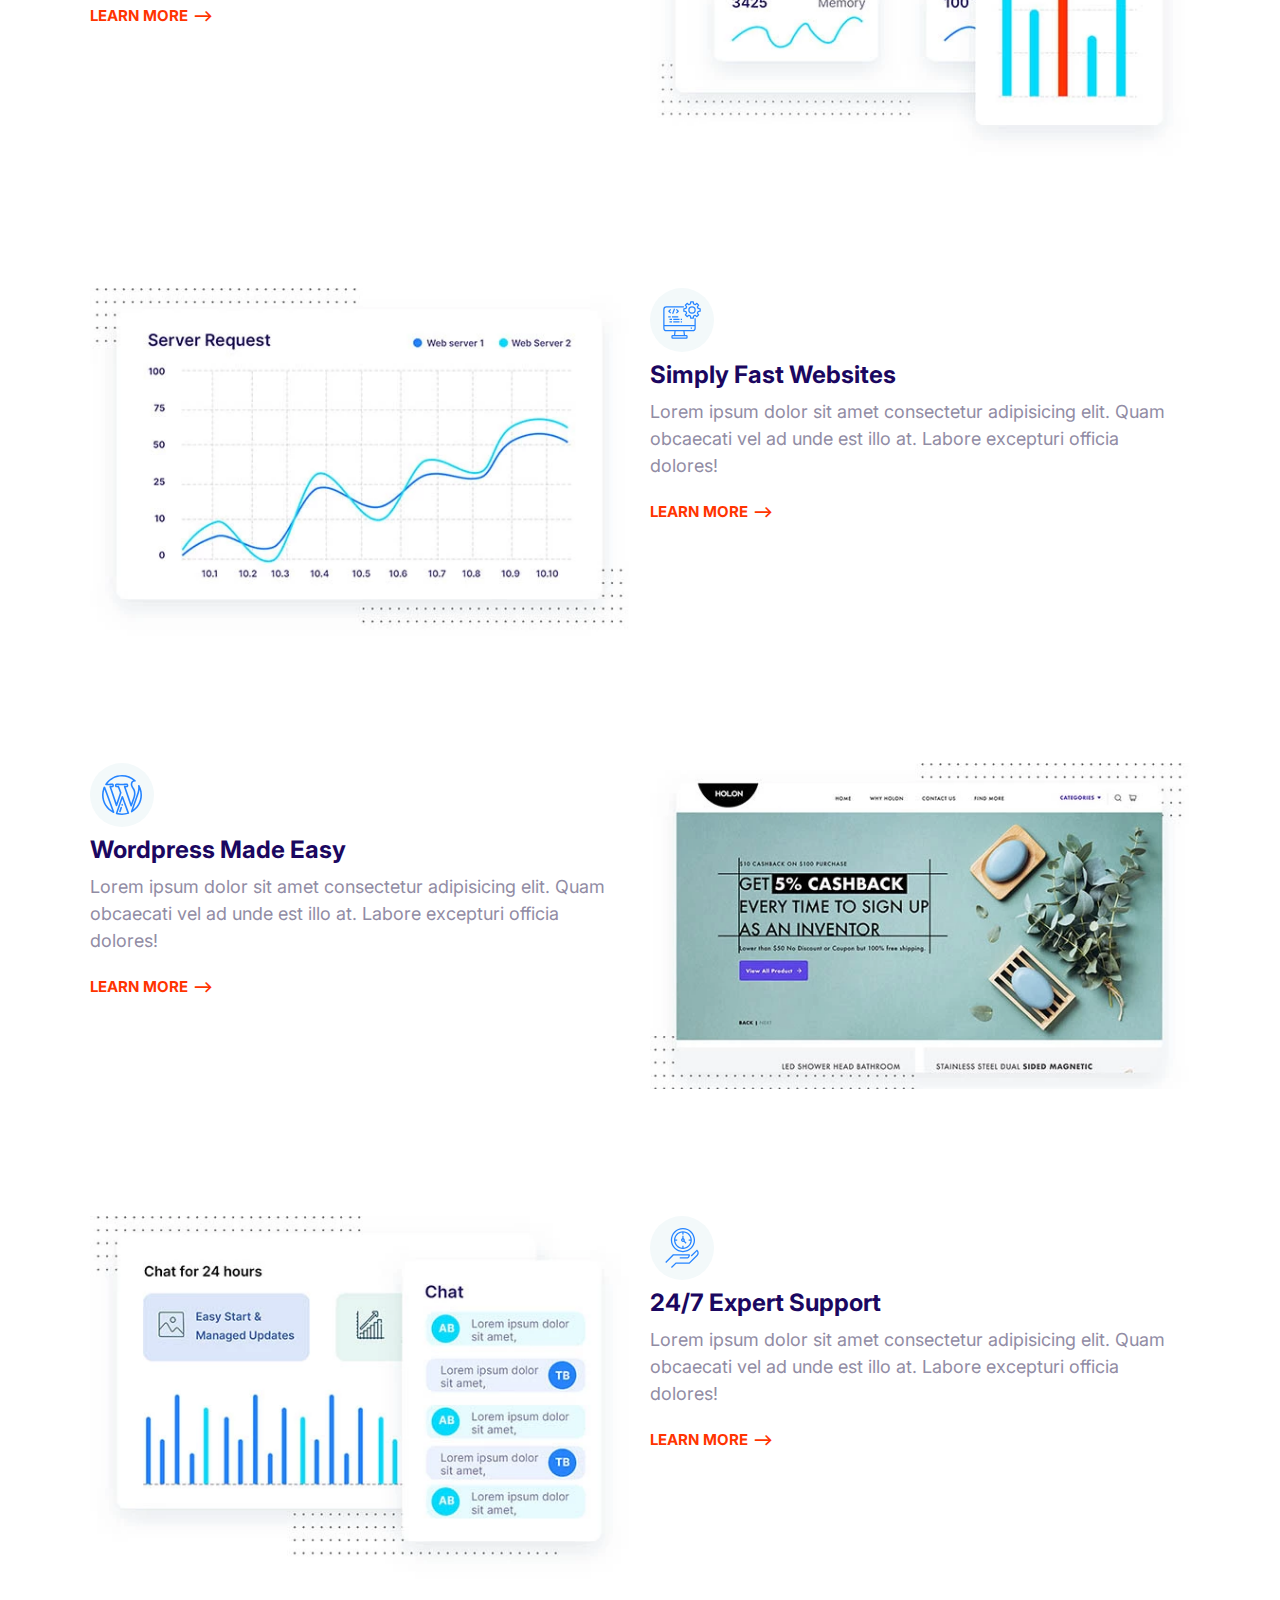
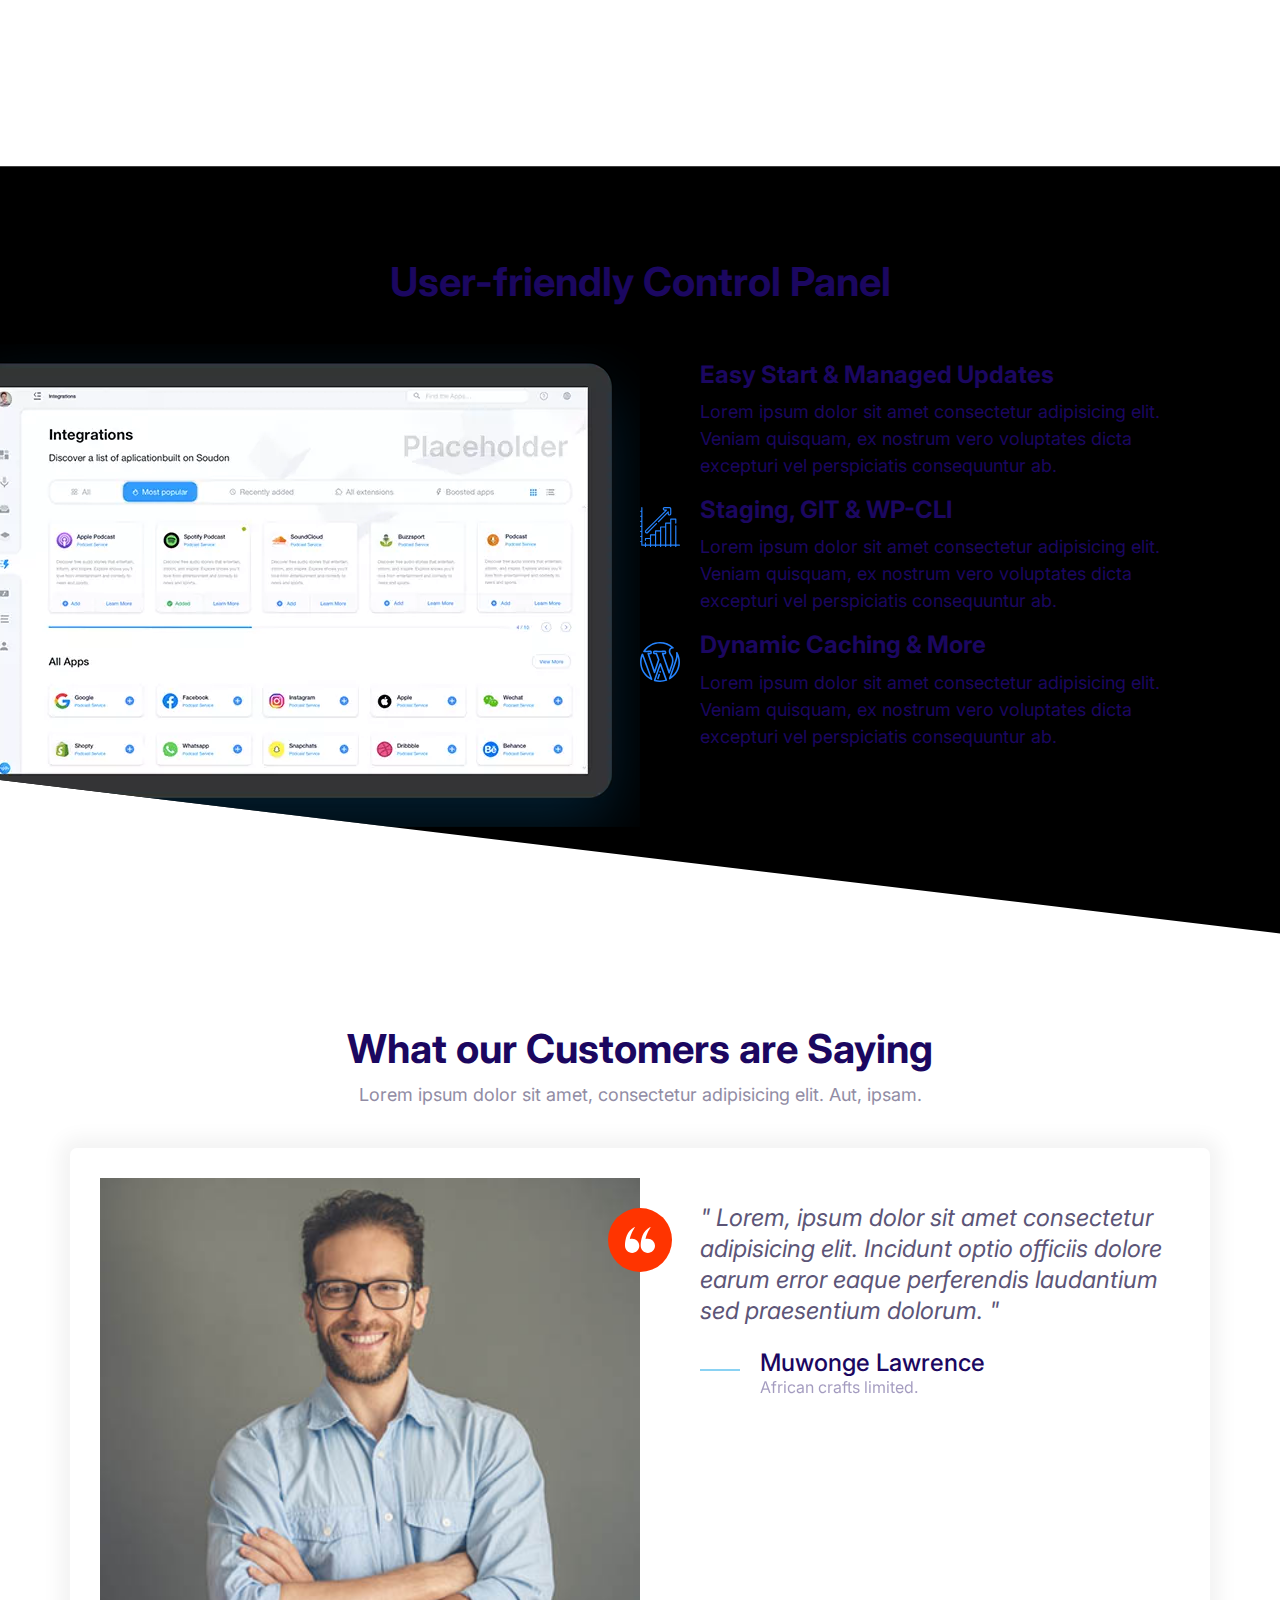
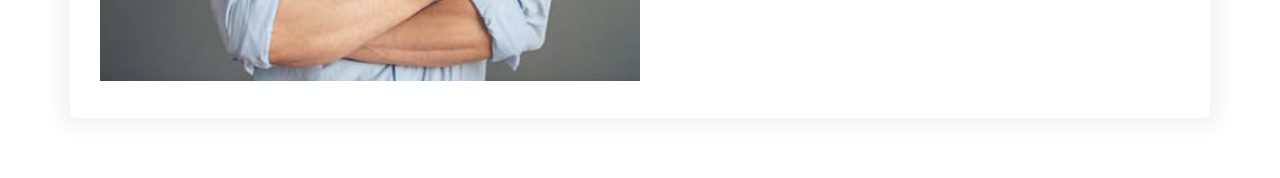
==== commit 8b670817: "addition of more reusable components" ====
--- a/index.html
+++ b/index.html
@@ -245,6 +245,303 @@
 </section>
 
 
+<section class="block container block-plans">
+  <div class="grid grid--1x3">
+    <div class="plan">
+      <div class="card card--secondary">
+        <header class="card__header">
+          <h3 class="plan__name">Entry</h3>
+          <span class="plan__price">$14</span>
+          <span class="plan__billing-cycle">/month</span>
+          <span class="badge badge--secondary badge--small">10% OFF</span>
+          <span class="plan__description">East start on the cloud</span>
+        </header>
+        <div class="card__body">
+          <ul class="list list--tick">
+            <li class="list__item">Unlimited Websites</li>
+            <li class="list__item">Unlimited Bandwidth</li>
+            <li class="list__item">100 GB SSD Sotrage</li>
+            <li class="list__item">3 GB RAM</li>
+          </ul>
+          <button class="btn btn--outline btn--block">Buy Now</button>
+        </div>
+      </div>
+    </div>
+    <div class="plan plan--popular">
+      <div class="card card--primary">
+        <header class="card__header">
+          <h3 class="plan__name">Entry</h3>
+          <span class="plan__price">$14</span>
+          <span class="plan__billing-cycle">/month</span>
+          <span class="badge badge--primary badge--small">10% OFF</span>
+          <span class="plan__description">East start on the cloud</span>
+        </header>
+        <div class="card__body">
+          <ul class="list list--tick">
+            <li class="list__item">Unlimited Websites</li>
+            <li class="list__item">Unlimited Bandwidth</li>
+            <li class="list__item">100 GB SSD Sotrage</li>
+            <li class="list__item">3 GB RAM</li>
+          </ul>
+          <button class="btn btn--outline btn--block">Buy Now</button>
+        </div>
+      </div>
+    </div>
+    <div class="plan">
+      <div class="card card--secondary">
+        <header class="card__header">
+          <h3 class="plan__name">Entry</h3>
+          <span class="plan__price">$14</span>
+          <span class="plan__billing-cycle">/month</span>
+          <span class="badge badge--secondary badge--small">10% OFF</span>
+          <span class="plan__description">East start on the cloud</span>
+        </header>
+        <div class="card__body">
+          <ul class="list list--tick">
+            <li class="list__item">Unlimited Websites</li>
+            <li class="list__item">Unlimited Bandwidth</li>
+            <li class="list__item">100 GB SSD Sotrage</li>
+            <li class="list__item">3 GB RAM</li>
+          </ul>
+          <button class="btn btn--outline btn--block">Buy Now</button>
+        </div>
+      </div>
+    </div>
+  </div>
+</section>
+
+
+<section class="block container">
+  <header class="block__header">
+    <h2>Host on the Cloud to Keep Growing</h2>
+    <p>
+      Lorem ipsum dolor sit amet, consectetur adipisicing elit. Sed, voluptatem.
+    </p>
+  </header>
+  <article class="grid grid--1x2 feature">
+    <div class="feature__content">
+      <span class="icon-container">
+        <svg class="icon icon--primary">
+          <use xlink:href="images/sprite.svg#easy"></use>
+        </svg>
+      </span>
+      <h3 class="feature__heading">Super Easy to Use</h3>
+      <p>
+        Lorem ipsum dolor sit amet consectetur adipisicing elit. Quam obcaecati
+        vel ad unde est illo at. Labore excepturi officia dolores!
+      </p>
+      <a href="#" class="link-arrow">Learn More</a>
+    </div>
+    <picture>
+      <source
+        type="image/webp"
+        srcset="images/easy.webp 1x, images/easy@2x.webp 2x"
+      />
+      <source
+        type="image/jpg"
+        srcset="images/easy.jpg 1x, images/easy@2x.jpg 2x"
+      />
+      <img class="feature__image" src="images/easy@2x.jpg" alt="" />
+    </picture>
+  </article>
+  <article class="grid grid--1x2 feature">
+    <div class="feature__content">
+      <span class="icon-container">
+        <svg class="icon icon--primary">
+          <use xlink:href="images/sprite.svg#computer"></use>
+        </svg>
+      </span>
+      <h3 class="feature__heading">Simply Fast Websites</h3>
+      <p>
+        Lorem ipsum dolor sit amet consectetur adipisicing elit. Quam obcaecati
+        vel ad unde est illo at. Labore excepturi officia dolores!
+      </p>
+      <a href="#" class="link-arrow">Learn More</a>
+    </div>
+    <picture>
+      <source
+        type="image/webp"
+        srcset="images/fast.webp 1x, images/fast@2x.webp 2x"
+      />
+      <source
+        type="image/jpg"
+        srcset="images/fast.jpg 1x, images/fast@2x.jpg 2x"
+      />
+      <img class="feature__image" src="images/fast@2x.jpg" alt="" />
+    </picture>
+  </article>
+  <article class="grid grid--1x2 feature">
+    <div class="feature__content">
+      <span class="icon-container">
+        <svg class="icon icon--primary">
+          <use xlink:href="images/sprite.svg#wordpress"></use>
+        </svg>
+      </span>
+      <h3 class="feature__heading">Wordpress Made Easy</h3>
+      <p>
+        Lorem ipsum dolor sit amet consectetur adipisicing elit. Quam obcaecati
+        vel ad unde est illo at. Labore excepturi officia dolores!
+      </p>
+      <a href="#" class="link-arrow">Learn More</a>
+    </div>
+    <picture>
+      <source
+        type="image/webp"
+        srcset="images/wordpress.webp 1x, images/wordpress@2x.webp 2x"
+      />
+      <source
+        type="image/jpg"
+        srcset="images/wordpress.jpg 1x, images/wordpress@2x.jpg 2x"
+      />
+      <img class="feature__image" src="images/wordpress@2x.jpg" alt="" />
+    </picture>
+  </article>
+  <article class="grid grid--1x2 feature">
+    <div class="feature__content">
+      <span class="icon-container">
+        <svg class="icon icon--primary">
+          <use xlink:href="images/sprite.svg#clock"></use>
+        </svg>
+      </span>
+      <h3 class="feature__heading">24/7 Expert Support</h3>
+      <p>
+        Lorem ipsum dolor sit amet consectetur adipisicing elit. Quam obcaecati
+        vel ad unde est illo at. Labore excepturi officia dolores!
+      </p>
+      <a href="#" class="link-arrow">Learn More</a>
+    </div>
+    <picture>
+      <source
+        type="image/webp"
+        srcset="images/support.webp 1x, images/support@2x.webp 2x"
+      />
+      <source
+        type="image/jpg"
+        srcset="images/support.jpg 1x, images/support@2x.jpg 2x"
+      />
+      <img class="feature__image" src="images/support@2x.jpg" alt="" />
+    </picture>
+  </article>
+</section>
+
+
+<section class="block block--dark block--skewed-right block-showcase">
+  <header class="block__header">
+    <h2>User-friendly Control Panel</h2>
+  </header>
+  <div class="container grid grid--1x2">
+    <picture class="block-showcase__image">
+      <source
+        type="image/webp"
+        srcset="images/ipad.webp 1x, images/ipad@2x.webp 2x"
+      />
+      <source
+        type="image/png"
+        srcset="images/ipad.png 1x, images/ipad@2x.png 2x"
+      />
+      <img src="images/ipad.png" alt="" />
+    </picture>
+    <ul class="list">
+      <li>
+        <div class="media">
+          <div class="media__image">
+            <svg class="icon icon--primary">
+              <use xlink:href="images/sprite.svg#snap"></use>
+            </svg>
+          </div>
+          <div class="media__body">
+            <h3 class="media__title">Easy Start & Managed Updates</h3>
+            <p>
+              Lorem ipsum dolor sit amet consectetur adipisicing elit. Veniam
+              quisquam, ex nostrum vero voluptates dicta excepturi vel
+              perspiciatis consequuntur ab.
+            </p>
+          </div>
+        </div>
+      </li>
+      <li>
+        <div class="media">
+          <div class="media__image">
+            <svg class="icon icon--primary">
+              <use xlink:href="images/sprite.svg#growth"></use>
+            </svg>
+          </div>
+          <div class="media__body">
+            <h3 class="media__title">Staging, GIT & WP-CLI</h3>
+            <p>
+              Lorem ipsum dolor sit amet consectetur adipisicing elit. Veniam
+              quisquam, ex nostrum vero voluptates dicta excepturi vel
+              perspiciatis consequuntur ab.
+            </p>
+          </div>
+        </div>
+      </li>
+      <li>
+        <div class="media">
+          <div class="media__image">
+            <svg class="icon icon--primary">
+              <use xlink:href="images/sprite.svg#wordpress"></use>
+            </svg>
+          </div>
+          <div class="media__body">
+            <h3 class="media__title">Dynamic Caching & More</h3>
+            <p>
+              Lorem ipsum dolor sit amet consectetur adipisicing elit. Veniam
+              quisquam, ex nostrum vero voluptates dicta excepturi vel
+              perspiciatis consequuntur ab.
+            </p>
+          </div>
+        </div>
+      </li>
+    </ul>
+  </div>
+</section>
+
+
+<section class="block">
+  <header class="block__header">
+    <h2>What our Customers are Saying</h2>
+    <p>Lorem ipsum dolor sit amet, consectetur adipisicing elit. Aut, ipsam.</p>
+  </header>
+  <div class="container">
+    <div class="card testimonial">
+      <div class="grid grid--1x2">
+        <div class="testimonial__image">
+          <img src="images/testimonial.jpg" alt="A happy, smiling customer" />
+          <span class="icon-container icon-container--accent">
+            <svg class="icon icon--white icon--small">
+              <use xlink:href="images/sprite.svg#quotes"></use>
+            </svg>
+          </span>
+        </div>
+        <blockquote class="quote">
+          <p class="quote__text">
+            Lorem, ipsum dolor sit amet consectetur adipisicing elit. Incidunt
+            optio officiis dolore earum error eaque perferendis laudantium sed
+            praesentium dolorum.
+          </p>
+          <footer>
+            <div class="media">
+              <div class="media__image">
+                <svg class="icon icon--primary quote__line">
+                  <use xlink:href="images/sprite.svg#line"></use>
+                </svg>
+              </div>
+              <div class="media__body">
+                <h3 class="media__title quote__author">Muwonge Lawrence</h3>
+                <p class="quote__organization">African crafts limited.</p>
+              </div>
+            </div>
+          </footer>
+        </blockquote>
+      </div>
+    </div>
+  </div>
+</section>
+
+
+
+
 
 <script src="js/main.js"></script>
 
--- a/css/styles.css
+++ b/css/styles.css
@@ -286,6 +286,15 @@
   color: #fff;
 }
 
+.card--primary .badge--primary {
+  background: #126de4;
+}
+
+.card--secondary .badge--secondary {
+  background: #02cdf1;
+}
+
+
 /* plans */
 .plan__name {
   color: #fff;
@@ -318,6 +327,10 @@
 
 .plan--popular .card__header {
   position: relative;
+}
+
+.plan--popular {
+  transform: scale(1.1);
 }
 
 .plan--popular .card__header::before {
@@ -329,6 +342,14 @@
   right: 5%;
 }
 
+.plan:hover {
+  transform: scale(1.05);
+}
+
+.plan--popular:hover {
+  transform: scale(1.15);
+}
+
 
 /* Media */
 .media {
@@ -522,6 +543,7 @@
 
 .block__header {
   text-align: center;
+  margin-bottom: 4rem;
 }
 
 .block__heading {
@@ -649,7 +671,8 @@
 .block-domain .input-group {
    box-shadow: 0 0 30px 20px #e6ebee;
    border:0;
-   margin: 4rem 0;
+   margin: 4rem auto;
+   max-width: 670px;
 
 }
  
@@ -659,7 +682,70 @@
     grid-template-rows: repeat(2 ,1fr);
     font-size: 2rem;
     font-weight: 600;
+    justify-items: center;
+    max-width: 700px;
+    margin: 0 auto;
  }
+
+ @media screen and (min-width: 768px){
+  .block-domain__prices{
+     grid-template-columns: repeat(auto-fit, minmax(10rem, 1fr));
+  }
+ }
+
+ /* Plans Block */
+.block-plans .grid {
+  gap: 8rem 4rem;
+}
+
+.block-plans .card {
+  max-width: 500px;
+  margin: 0 auto;
+}
+
+/* Features */
+.feature {
+  gap: 4rem 2rem;
+  margin: 12rem 0;
+}
+
+.feature:first-of-type {
+  margin-top: 6rem;
+}
+
+.feature__heading {
+  margin: 1rem 0;
+}
+
+.feature__image {
+  width: 100%;
+}
+
+@media screen and (min-width: 768px) {
+  .feature:nth-of-type(even) .feature__content {
+    order: 2;
+  }
+}
+
+/* Showcase Block */
+.block-showcase__image > img {
+  width: 100%;
+}
+
+@media screen and (min-width: 768px) {
+  .block-showcase .grid {
+    grid-template-columns: 50% 50%;
+  }
+
+  .block-showcase__image {
+    justify-self: end;
+  }
+
+  .block-showcase__image > img {
+    width: auto;
+    max-width: 700px;
+  }
+}
 
 
 
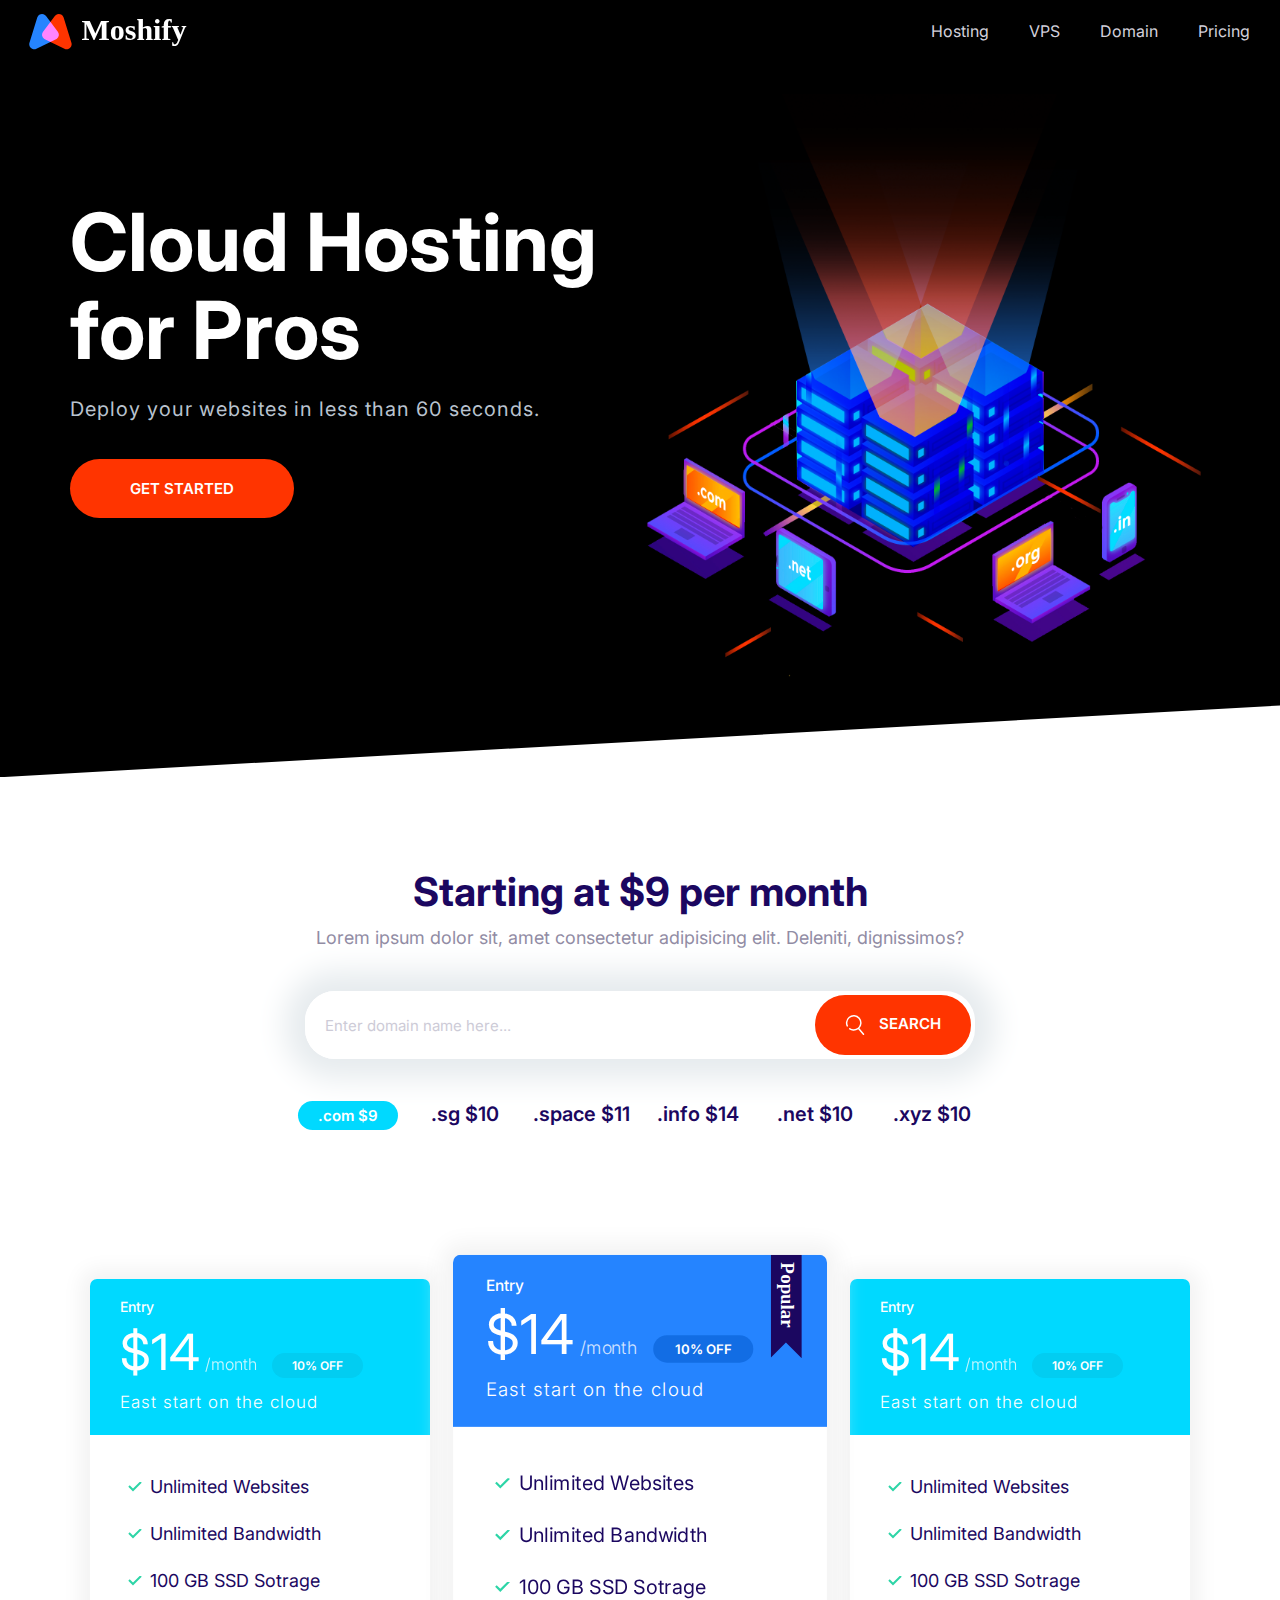
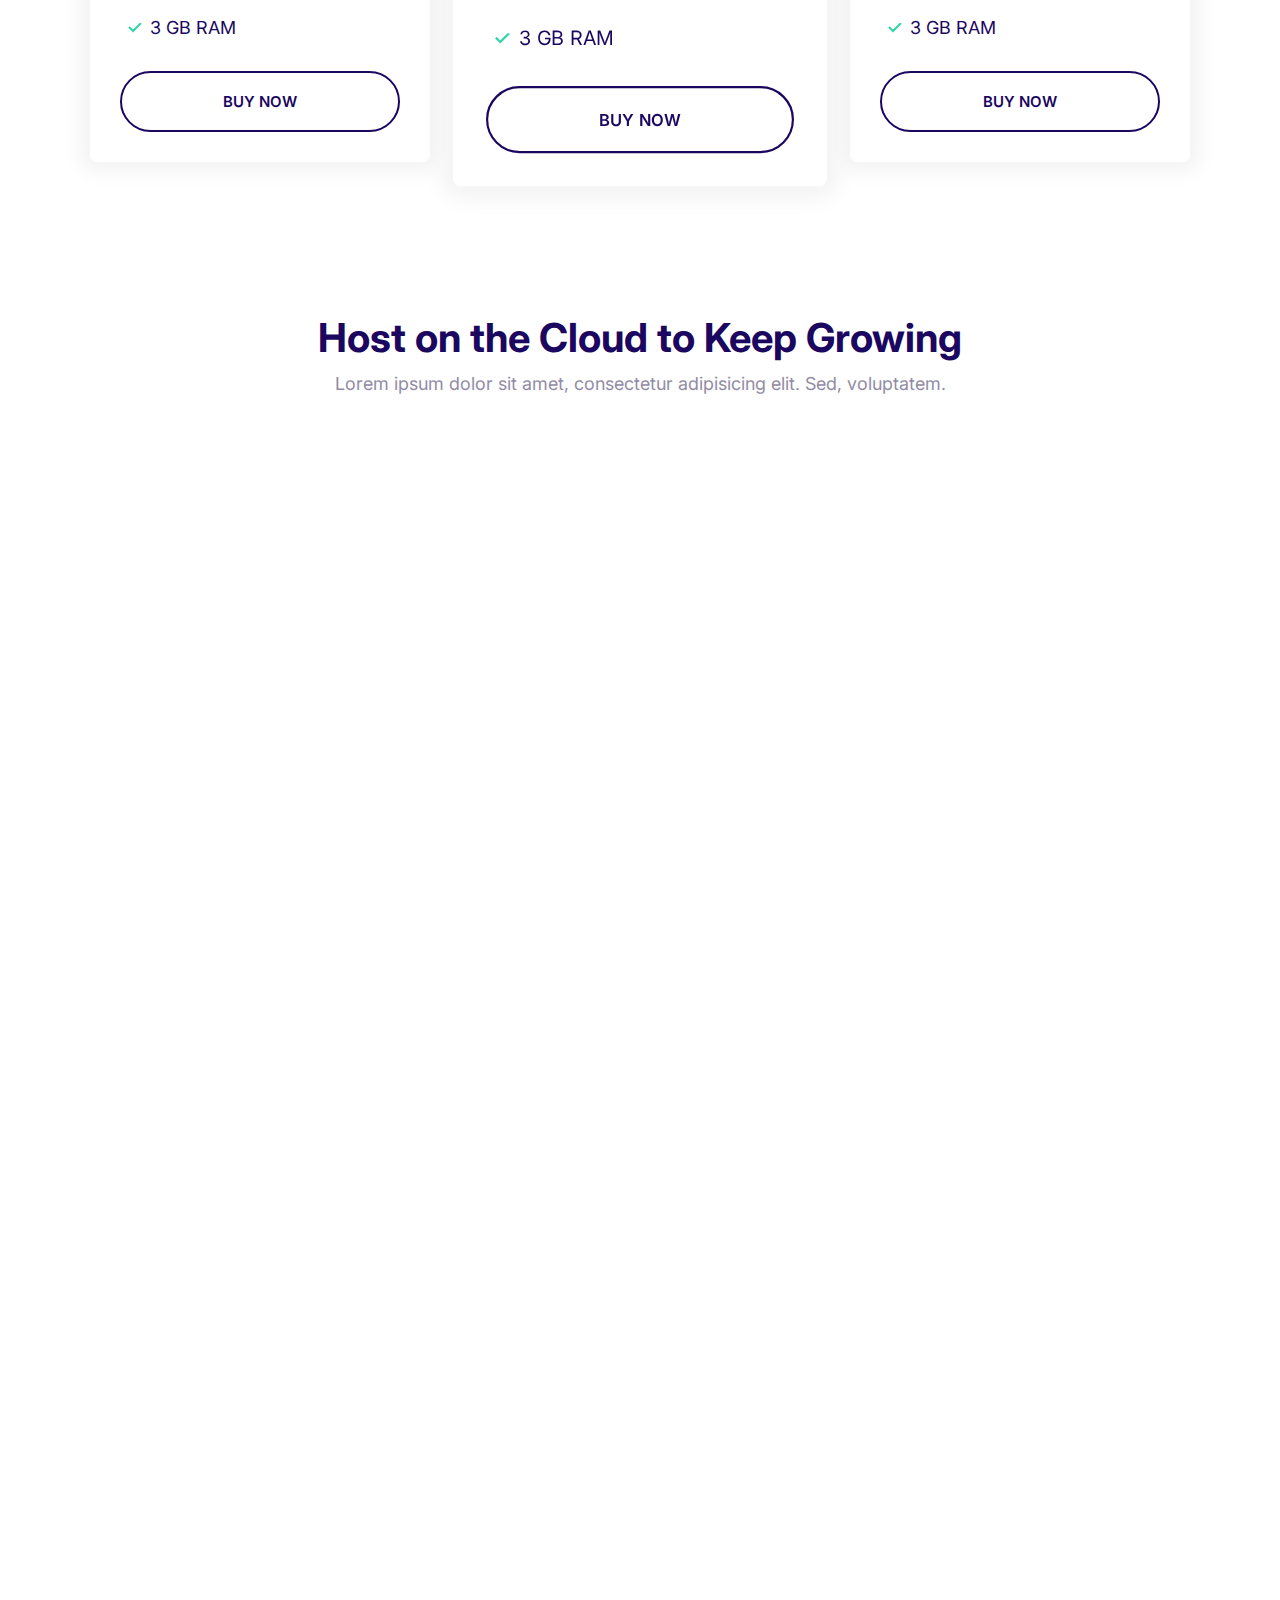
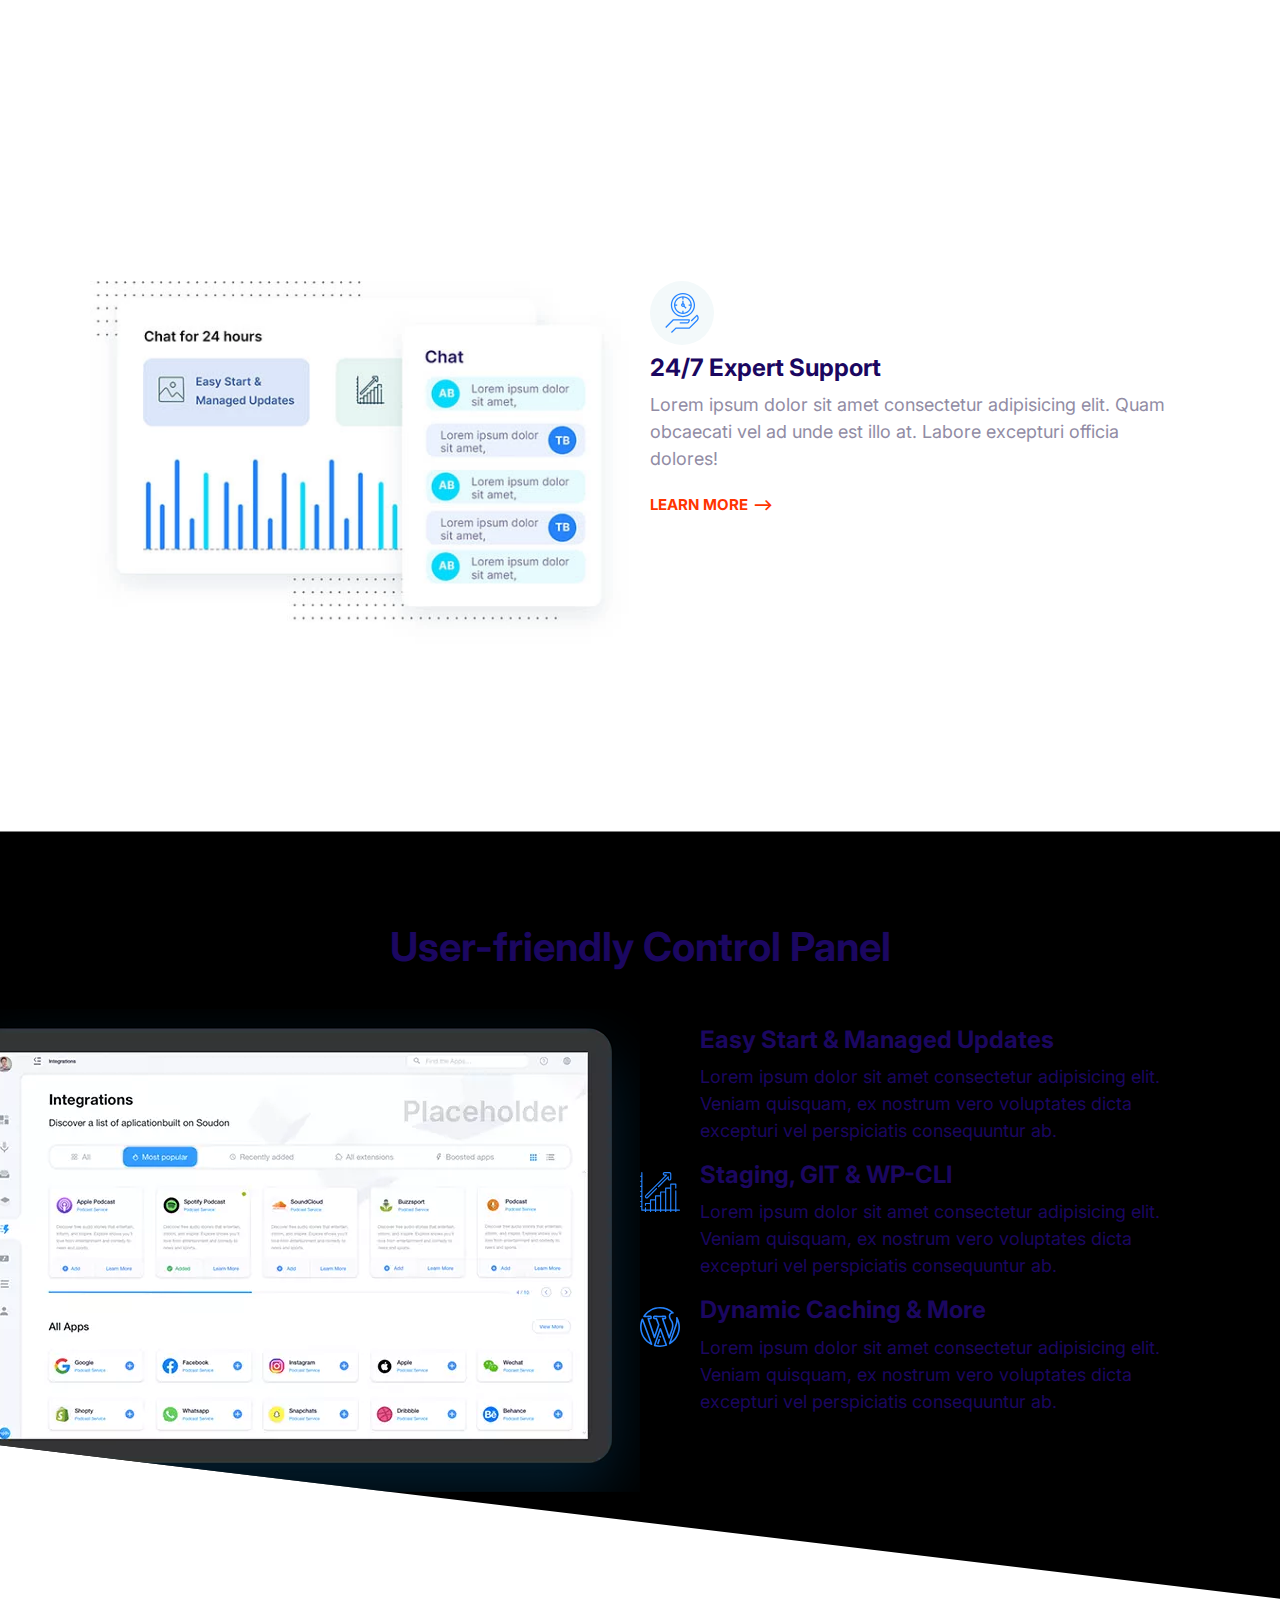
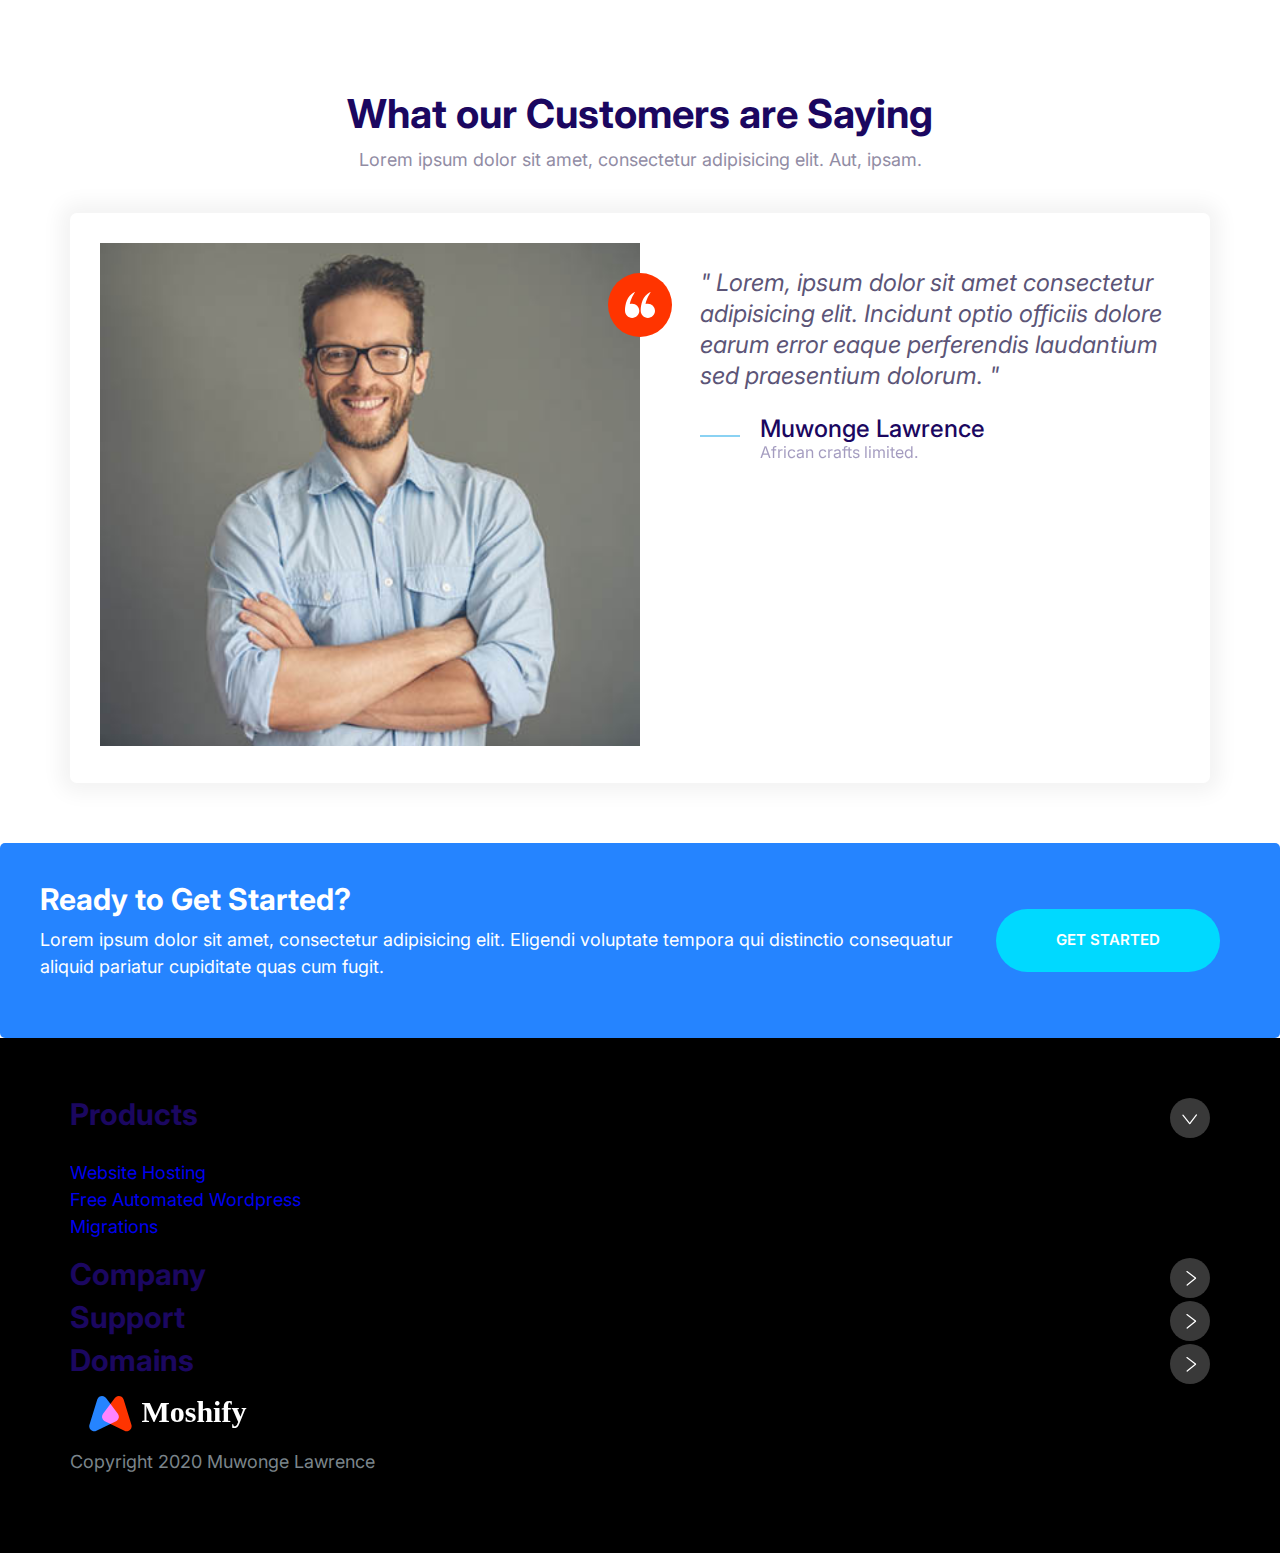
==== commit cd9d256a: "improving SEO in the site" ====
--- a/index.html
+++ b/index.html
@@ -4,6 +4,13 @@
     <meta charset="UTF-8">
     <meta http-equiv="X-UA-Compatible" content="IE=edge">
     <meta name="viewport" content="width=device-width, initial-scale=1.0">
+    <meta name="description" content="Deploy your websites in less than 6 seconds.">
+    <meta property ="og:title" content = "Moshify....">
+    <meta property ="og:description" content = "Moshify....">
+    <meta property ="og:type" content = "website">
+    <meta property ="og:image" content = "http://">
+    <meta property ="og:url" content = "https://moshified.com">
+    
     <title>Moshified</title>
 
     <link rel="preconnect" href="https://fonts.gstatic.com" />
@@ -14,9 +21,11 @@
 
     <link rel="stylesheet" href="css/normalize.css">
     <link rel="stylesheet" href="css/styles.css">
+    <link rel="stylesheet" href="https://unpkg.com/aos@next/dist/aos.css" />
 </head>
 <body>
 
+<header>
 
   <nav class="nav collapsible">
     <a class="nav__brand" href="/"><img src="images/logo.svg" alt="" /></a>
@@ -31,175 +40,7 @@
     </ul>
   </nav>
 
-
-  <section class="block block--dark block--skewed-left">
-    <header class="block__header">
-      <h2 class="block__heading">Heading</h2>
-      <p>
-        Lorem ipsum dolor sit amet consectetur adipisicing elit. Nihil,
-        laboriosam.
-      </p>
-    </header>
-  </section>
-
-
-   <a href="#" class = "link-arrow">Learn More</a>
-   <span class="badge badge--secondary">10% Off</span>
-
-   <ul class="list list--tick">
-    <li class="list__item">Item 1</li>
-    <li class="list__item">Item 2</li>
-    <li class="list__item">Item 3</li>
-  </ul>
-
-  
-  <span class="icon-container">
-    <svg class="icon icon--primary">
-      <use xlink:href="images/sprite.svg#clock"></use>
-  </svg>
-</span>
-
-<button class = "btn btn--accent">Buy Now</button>
-<button class="btn btn--outline">Buy Now</button>
-
-<input type="text" class="input" placeholder="Enter domain name here..." />
-
-
-<div class="input-group">
-  <input type="text" class="input" placeholder="Enter domain name here..." />
-  <button class="btn btn--accent">Search</button>
-</div>
-
-<div style="width: 30%; padding: 4rem">
-  <div class="card card--secondary">
-    <header class="card__header">Card Title</header>
-    <div class="card__body">
-      Lorem ipsum dolor sit amet consectetur, adipisicing elit. Eum, assumenda?
-    </div>
-  </div>
-</div>
-
-<div class="plan plan--popular">
-  <div class="card card--secondary">
-    <header class="card__header">
-      <h3 class="plan__name">Entry</h3>
-      <span class="plan__price">$14</span>
-      <span class="plan__billing-cycle">/month</span>
-      <span class="badge badge--secondary badge--small">10% OFF</span>
-      <span class="plan__description">East start on the cloud</span>
-    </header>
-    <div class="card__body">
-      <ul class="list list--tick">
-        <li class="list__item">Unlimited Websites</li>
-        <li class="list__item">Unlimited Bandwidth</li>
-        <li class="list__item">100 GB SSD Sotrage</li>
-        <li class="list__item">3 GB RAM</li>
-      </ul>
-      <button class="btn btn--outline btn--block">Buy Now</button>
-    </div>
-  </div>
-</div>
-
-
-<div class="media">
-  <div class="media__image">
-    <svg class="icon icon--primary">
-      <use xlink:href="images/sprite.svg#line"></use>
-    </svg>
-  </div>
-  <div class="media__body">
-    <h3 class="media__title">Easy Start & Managed Updates</h3>
-    <p>
-      Lorem ipsum dolor sit amet consectetur adipisicing elit. Veniam quisquam,
-      ex nostrum vero voluptates dicta excepturi vel perspiciatis consequuntur
-      ab.
-    </p>
-  </div>
-</div>
-
-<blockquote class = "quote">
-  <p class = "quote__text">
-    Lorem ipsum dolor, sit amet consectetur adipisicing elit. Repudiandae magni nesciunt quasi 
-    aspernatur placeat, enim voluptatibus labore eligendi fugit est.
-  </p>
-  <footer>
-    <div class="media">
-      <div class="media__image">
-        <svg class="icon icon--primary quote__line">
-          <use xlink:href="images/sprite.svg#line"></use>
-        </svg>
-      </div>
-      <div class="media__body">
-        <h3 class="media__title quote__author">Muwonge Lawrence</h3>
-        <p class = "quote__organization">
-          African craft shoes limited
-        </p>
-      </div>
-    </div>
-  </footer>
-</blockquote>
-
-<div class="card testimonial">
-  <div class="grid grid--1x2">
-    <div class="testimonial__image">
-      <img src="images/testimonial.jpg" alt="A happy, smiling customer" />
-      <span class="icon-container icon-container--accent">
-        <svg class="icon icon--white icon--small">
-          <use xlink:href="images/sprite.svg#quotes"></use>
-        </svg>
-      </span>
-    </div>
-
-    <blockquote class="quote">
-      <p class="quote__text">
-        Muwonge lawrence started his programming journey in 2019 and todate is 
-        he is progressing in different technologies and learns them at a faster rate.
-      </p>
-      <footer>
-        <div class="media">
-          <div class="media__image">
-            <svg class="icon icon--primary quote__line">
-              <use xlink:href="images/sprite.svg#line"></use>
-            </svg>
-          </div>
-          <div class="media__body">
-            <h3 class="media__title quote__author">Muwonge Lawrence</h3>
-            <p class="quote__organization">African crafts limited company.</p>
-          </div>
-        </div>
-      </footer>
-    </blockquote>
-
-  </div>
-</div>
-
-
-<div class="callout callout--primary">
-  <div class="grid grid--1x2">
-    <div class="callout__content">
-      <h2 class="callout__heading">Ready to Get Started?</h2>
-      <p>
-        Lorem ipsum dolor sit amet, consectetur adipisicing elit. Eligendi
-        voluptate tempora qui distinctio consequatur aliquid pariatur cupiditate
-        quas cum fugit.
-      </p>
-    </div>
-    <a href="#" class="btn btn--secondary btn--stretched">Get Started</a>
-  </div>
-</div>
-
-<div class="collapsible collapsible--expanded">
-  <header class="collapsible__header">
-    <h2 class="collapsible__heading">Item 1</h2>
-    <!-- <svg class="icon icon--white collapsible__chevron">
-      <use xlink:href="images/chevron.svg"></use>
-    </svg> -->
-    <embed src="images/chevron.svg" class="icon icon--white collapsible__chevron"/>
-  </header>
-  <div class="collapsible__content">
-    Lorem ipsum dolor sit amet consectetur adipisicing elit. Dolorum, accusamus.
-  </div>
-</div>
+</header>
 
 
 <section class="block block--dark block--skewed-left hero">
@@ -214,6 +55,7 @@
     <img class="hero__image" src="images/banner.png" alt="" />
   </div>
 </section>
+
 
 <section class="block container block-domain">
   <header class="block__header">
@@ -310,7 +152,6 @@
   </div>
 </section>
 
-
 <section class="block container">
   <header class="block__header">
     <h2>Host on the Cloud to Keep Growing</h2>
@@ -319,7 +160,7 @@
     </p>
   </header>
   <article class="grid grid--1x2 feature">
-    <div class="feature__content">
+    <div class="feature__content" data-aos="fade-right">
       <span class="icon-container">
         <svg class="icon icon--primary">
           <use xlink:href="images/sprite.svg#easy"></use>
@@ -332,7 +173,7 @@
       </p>
       <a href="#" class="link-arrow">Learn More</a>
     </div>
-    <picture>
+    <picture data-aos="zoom-in-left">
       <source
         type="image/webp"
         srcset="images/easy.webp 1x, images/easy@2x.webp 2x"
@@ -345,7 +186,7 @@
     </picture>
   </article>
   <article class="grid grid--1x2 feature">
-    <div class="feature__content">
+    <div class="feature__content" data-aos="fade-right">
       <span class="icon-container">
         <svg class="icon icon--primary">
           <use xlink:href="images/sprite.svg#computer"></use>
@@ -358,7 +199,7 @@
       </p>
       <a href="#" class="link-arrow">Learn More</a>
     </div>
-    <picture>
+    <picture data-aos="zoom-in-left">
       <source
         type="image/webp"
         srcset="images/fast.webp 1x, images/fast@2x.webp 2x"
@@ -371,7 +212,7 @@
     </picture>
   </article>
   <article class="grid grid--1x2 feature">
-    <div class="feature__content">
+    <div class="feature__content" data-aos="fade-right">
       <span class="icon-container">
         <svg class="icon icon--primary">
           <use xlink:href="images/sprite.svg#wordpress"></use>
@@ -384,7 +225,7 @@
       </p>
       <a href="#" class="link-arrow">Learn More</a>
     </div>
-    <picture>
+    <picture data-aos="zoom-in-left">
       <source
         type="image/webp"
         srcset="images/wordpress.webp 1x, images/wordpress@2x.webp 2x"
@@ -496,7 +337,6 @@
     </ul>
   </div>
 </section>
-
 
 <section class="block">
   <header class="block__header">
@@ -539,11 +379,94 @@
   </div>
 </section>
 
+<div class="callout callout--primary">
+  <div class="grid grid--1x2">
+    <div class="callout__content">
+      <h2 class="callout__heading">Ready to Get Started?</h2>
+      <p>
+        Lorem ipsum dolor sit amet, consectetur adipisicing elit. Eligendi
+        voluptate tempora qui distinctio consequatur aliquid pariatur cupiditate
+        quas cum fugit.
+      </p>
+    </div>
+    <a href="#" class="btn btn--secondary btn--stretched">Get Started</a>
+  </div>
+</div>
+
+
+<footer class="block block--dark footer">
+  <div class="container grid footer__sections">
+    <section class="collapsible collapsible--expanded footer__section">
+      <header class="collapsible__header">
+        <h2 class="collapsible__heading footer__heading">Products</h2>
+        <embed src="images/chevron.svg" class="icon icon--white collapsible__chevron"/>
+      </header>
+      <div class="collapsible__content">
+        <ul class="list">
+          <li><a href="#">Website Hosting</a></li>
+          <li><a href="#">Free Automated Wordpress</a></li>
+          <li><a href="#">Migrations</a></li>
+        </ul>
+      </div>
+    </section>
+    <section class="collapsible footer__section">
+      <header class="collapsible__header">
+        <h2 class="collapsible__heading footer__heading">Company</h2>
+        <embed src="images/chevron.svg" class="icon icon--white collapsible__chevron"/>
+      </header>
+      <div class="collapsible__content">
+        <ul class="list">
+          <li><a href="#">About</a></li>
+          <li><a href="#">Affiliates</a></li>
+          <li><a href="#">Blog</a></li>
+        </ul>
+      </div>
+    </section>
+    <section class="collapsible footer__section">
+      <header class="collapsible__header">
+        <h2 class="collapsible__heading footer__heading">Support</h2>
+        <embed src="images/chevron.svg" class="icon icon--white collapsible__chevron"/>
+      </header>
+      <div class="collapsible__content">
+        <ul class="list">
+          <li><a href="#">Contact</a></li>
+          <li><a href="#">Knowledge Base</a></li>
+          <li><a href="#">FAQ</a></li>
+        </ul>
+      </div>
+    </section>
+    <section class="collapsible footer__section">
+      <header class="collapsible__header">
+        <h2 class="collapsible__heading footer__heading">Domains</h2>
+        <embed src="images/chevron.svg" class="icon icon--white collapsible__chevron"/>
+      </header>
+      <div class="collapsible__content">
+        <ul class="list">
+          <li><a href="#">Domain Checker</a></li>
+          <li><a href="#">Domain Transfer</a></li>
+          <li><a href="#">Free Domain</a></li>
+        </ul>
+      </div>
+    </section>
+    <section class="footer__brand">
+      <img src="images/logo.svg" alt="" />
+      <p class="footer__copyright">Copyright 2020 Muwonge Lawrence</p>
+    </section>
+  </div>
+</footer>
+
+
+
 
 
 
 
 <script src="js/main.js"></script>
+
+<script src="https://unpkg.com/aos@next/dist/aos.js"></script>
+<script>
+  AOS.init();
+</script>
 
 </body>
 </html>